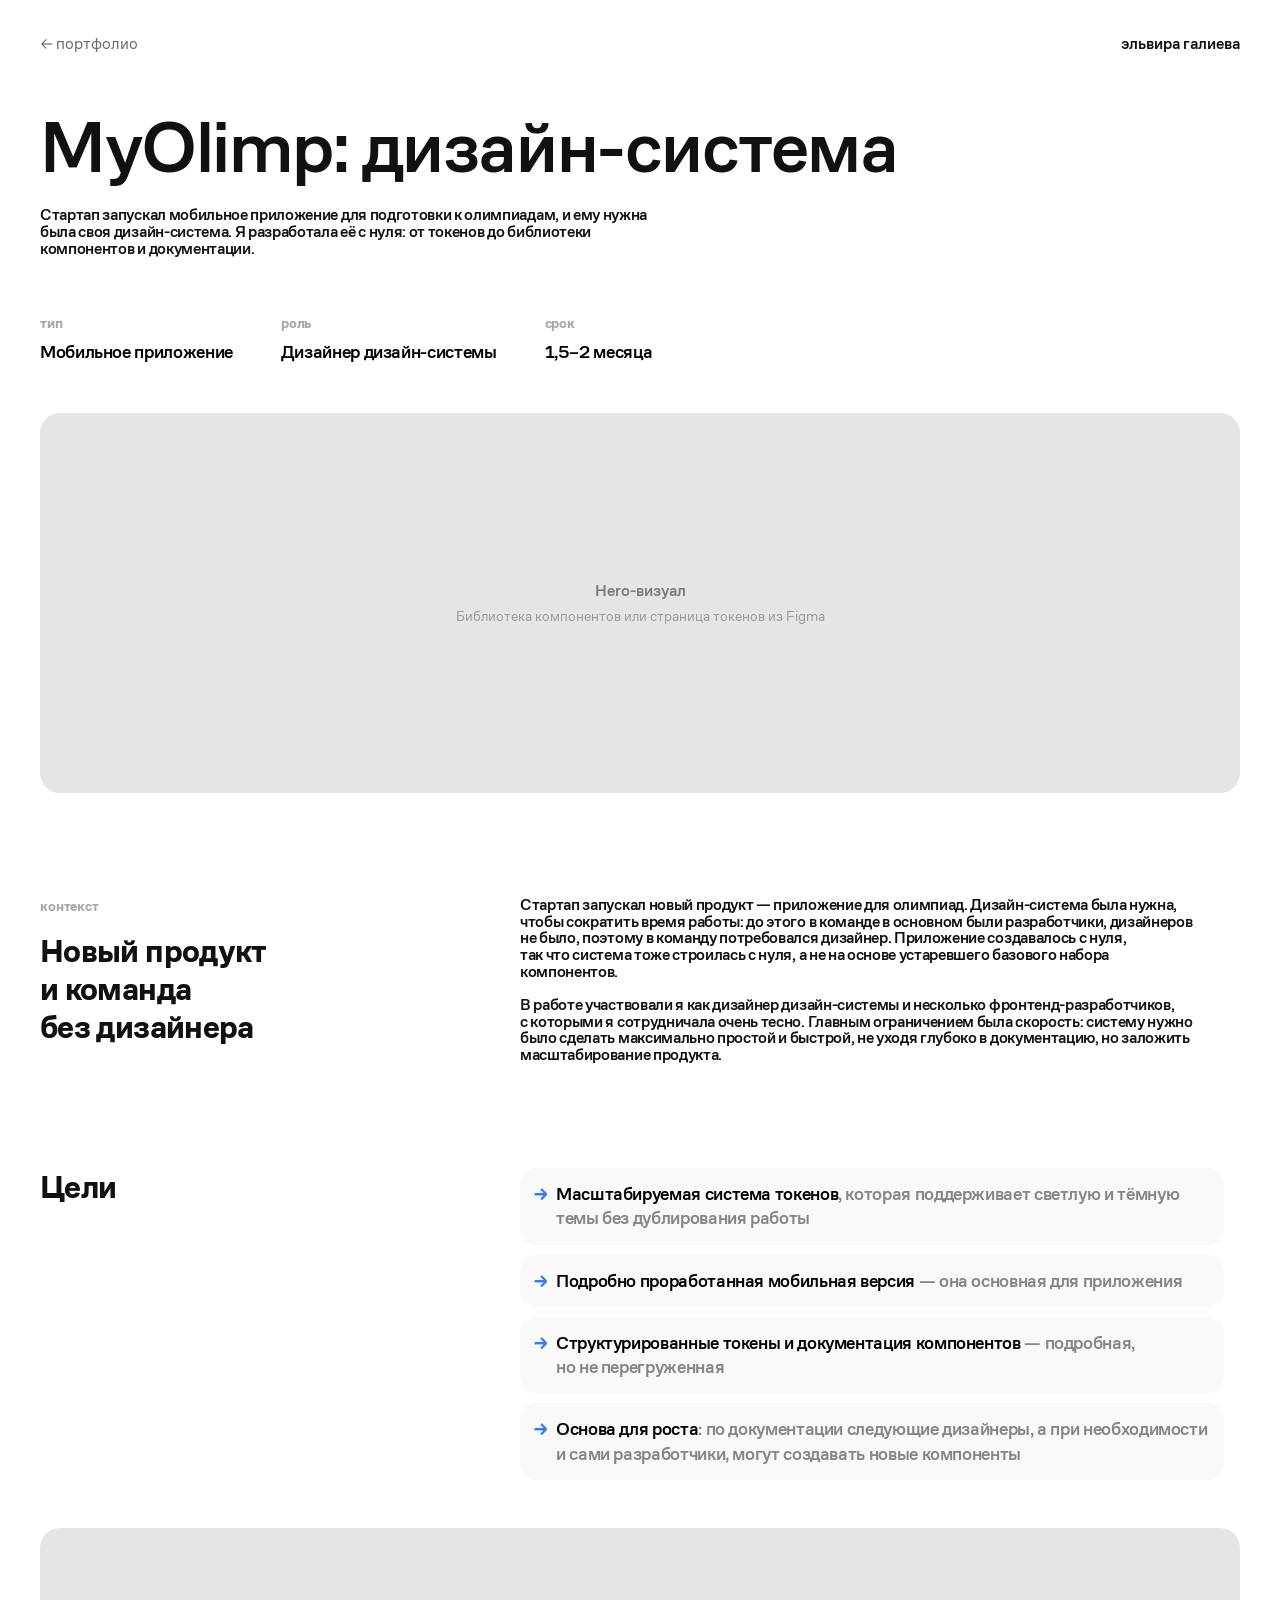
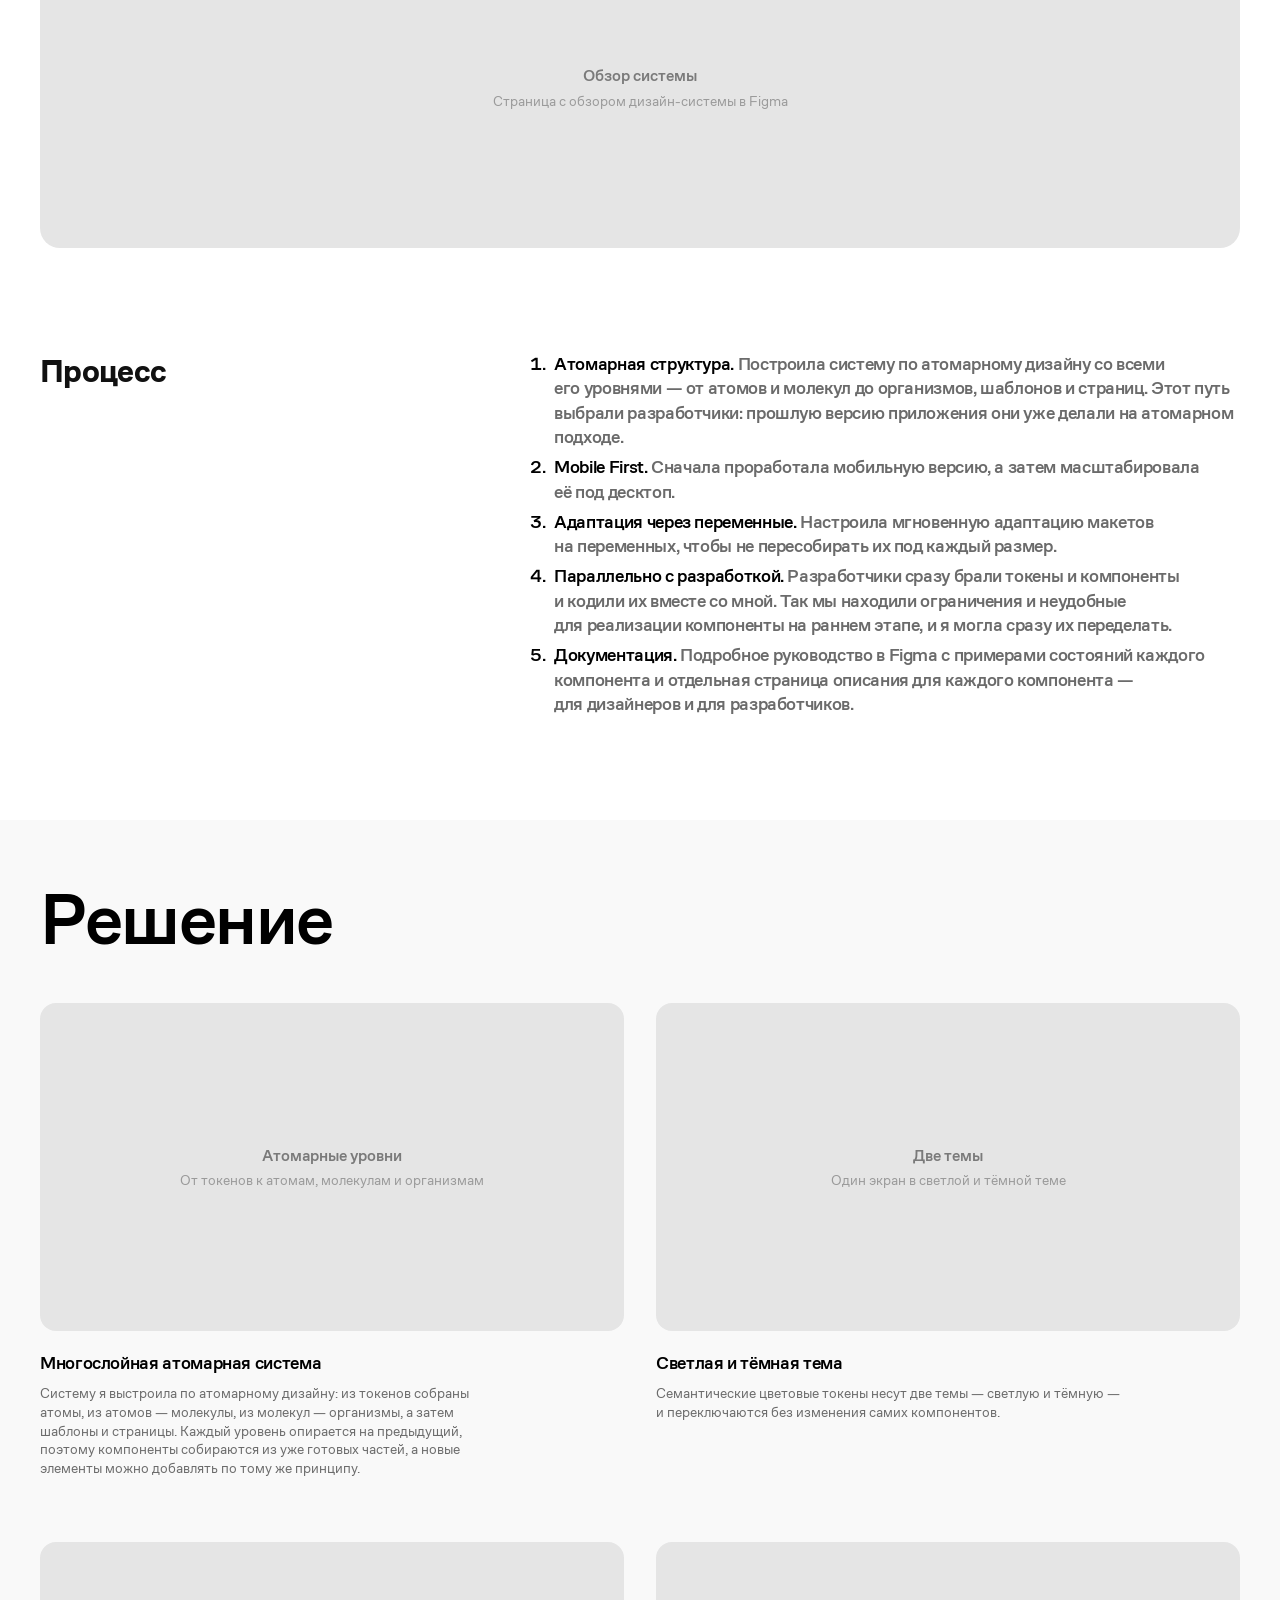
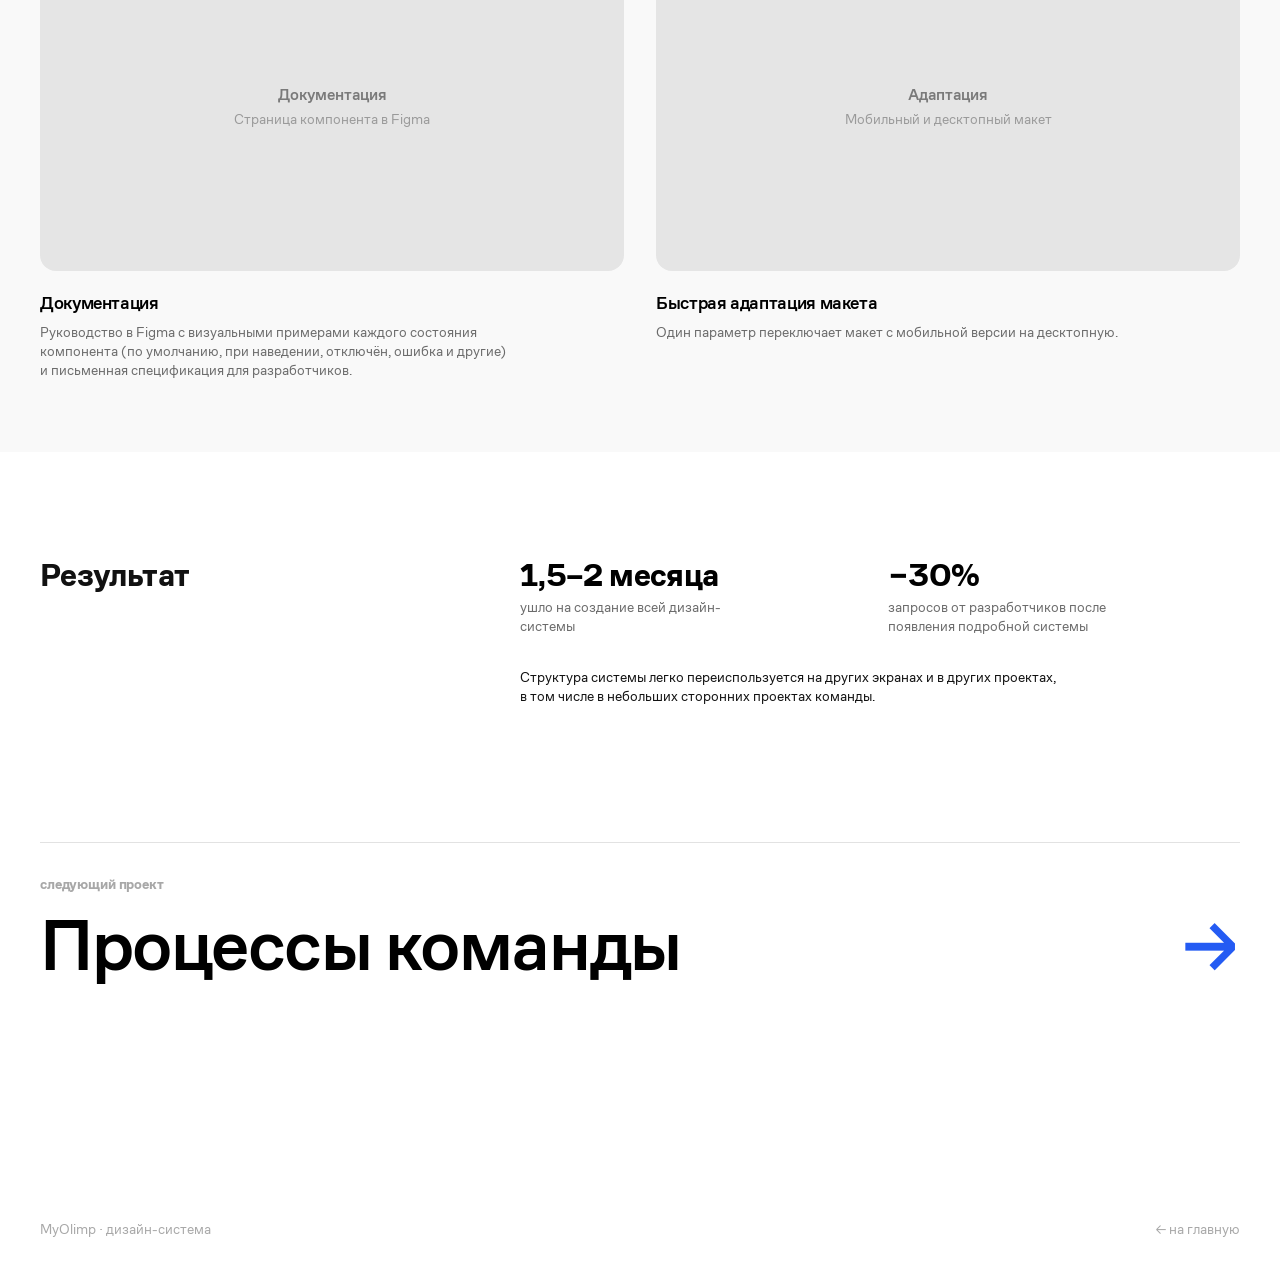
==== case-myolimp.html @ 5e50ea50 "all_case_draft" ====
<!doctype html>
<html lang="ru">
  <head>
    <meta charset="utf-8" />
    <meta name="viewport" content="width=device-width, initial-scale=1" />
    <title>MyOlimp — Эльвира Галиева</title>
    <meta
      name="description"
      content="Кейс MyOlimp: дизайн мобильного приложения для подготовки к олимпиадам с нуля — UI-kit, гайдлайны и дизайн-система."
    />
    <link rel="icon" type="image/png" href="images/favicon.png" />
    <link rel="preconnect" href="https://fonts.googleapis.com" />
    <link rel="preconnect" href="https://fonts.gstatic.com" crossorigin />
    <link
      href="https://fonts.googleapis.com/css2?family=Inter:wght@400;500;600;700&display=swap"
      rel="stylesheet"
    />
    <link rel="stylesheet" href="style.css" />
    <style>
      /* =========================================================
       Доп. стили только для страницы кейса MyOlimp.
       Компоненты те же, что в кейсе «Сайты для застройщиков»:
       топбар, hero, сетка глав (.section-grid), goals, steps.
       Новое: широкий кадр (.shot) — картинка на всю сетку.
       ========================================================= */
      :root {
        --case-accent: #3579f8;
      }

      .case-topbar {
        display: flex;
        justify-content: space-between;
        align-items: center;
        padding-top: 33px;
        padding-bottom: 33px;
      }
      .case-topbar__back {
        color: var(--gray);
        transition: color 0.15s;
      }
      .case-topbar__back:hover {
        color: var(--case-accent);
      }
      .case-topbar__name {
        text-transform: lowercase;
        font-weight: var(--text-w-medium);
      }

      .case-hero {
        padding-top: 24px;
      }
      .case-hero__title {
        max-width: none;
      }
      .case-hero__intro {
        margin-top: 24px;
        max-width: 640px;
        color: var(--text);
      }
      .case-meta {
        display: flex;
        flex-wrap: wrap;
        gap: 48px;
        margin-top: 56px;
      }
      .case-meta__item .label {
        margin-bottom: 8px;
      }
      .case-meta__item .value {
        font-size: var(--h4-size);
        line-height: var(--h4-lh);
        font-weight: var(--h4-w);
        letter-spacing: var(--h4-ls);
        color: var(--black);
      }
      a.value:hover {
        color: var(--case-accent);
      }

      .section-grid {
        display: grid;
        grid-template-columns: 360px 1fr;
        gap: 16px 120px;
        padding-top: 104px;
      }
      .section-grid .side h2 {
        margin-top: 0;
      }
      .section-grid .body p {
        color: var(--text);
        max-width: 62ch;
        margin-bottom: 16px;
      }
      .section-grid .body p:last-child {
        margin-bottom: 0;
      }

      .steps {
        margin: 0;
        padding: 0 0 0 1.6em;
        max-width: 64ch;
        color: var(--gray);
        display: flex;
        flex-direction: column;
        gap: 6px;
        font-size: var(--h4-size);
        line-height: var(--h4-lh);
        font-weight: var(--h4-w);
        letter-spacing: var(--h4-ls);
      }
      .steps li {
        padding-left: 0.3em;
      }
      .steps li::marker {
        color: var(--black);
        font-variant-numeric: tabular-nums;
      }
      .steps strong {
        color: var(--black);
        font-weight: var(--h4-w);
      }

      ul.goals {
        list-style: none;
        margin: 0;
        padding: 0;
        display: flex;
        flex-direction: column;
        gap: 10px;
        max-width: 64ch;
      }
      ul.goals li {
        position: relative;
        display: block;
        padding: 14px 16px 14px 36px;
        background: var(--row-bg);
        border-radius: var(--r-m);
        color: rgba(17, 17, 17, 0.5);
        font-size: var(--h4-size);
        line-height: var(--h4-lh);
        font-weight: var(--h4-w);
        letter-spacing: var(--h4-ls);
      }
      ul.goals li::before {
        content: '→';
        position: absolute;
        left: 14px;
        top: 14px;
        color: var(--case-accent);
        font-weight: 700;
      }
      ul.goals li strong {
        font-weight: var(--text-w-medium);
        color: var(--black);
      }

      /* ---------- широкий кадр: картинка на всю сетку ---------- */
      .shot {
        margin: 0;
        padding-top: 48px;
      }
      .shot--first {
        padding-top: 56px;
      }
      .shot img {
        display: block;
        width: 100%;
        height: auto;
        border-radius: var(--r-l);
        background: var(--placeholder);
      }
      .shot--line img {
        border: 1px solid #e2e2e2;
      }
      .shot__cap {
        margin-top: 16px;
        color: var(--black);
        max-width: 64ch;
      }
      /* видео-скринкаст: пропорции 16:9, без элементов управления */
      .video {
        position: relative;
        aspect-ratio: 16 / 9;
        overflow: hidden;
        border-radius: var(--r-l);
        background: var(--placeholder);
      }
      .video iframe {
        position: absolute;
        inset: 0;
        width: 100%;
        height: 100%;
        border: 0;
        pointer-events: none;
      }
      .video--wide {
        aspect-ratio: 1280 / 556;
      }
      /* два кадра в ряд */
      .shots-2 {
        display: grid;
        grid-template-columns: repeat(2, minmax(0, 1fr));
        gap: 16px;
        padding-top: 16px;
      }
      .shots-2 .shot {
        padding-top: 0;
      }
      /* карта переходов: длинная картинка, не растягиваем на всю ширину */
      .shot--flow img {
        border: 1px solid #e2e2e2;
      }

      @media (max-width: 900px) {
        .section-grid {
          grid-template-columns: 1fr;
          gap: 14px;
          padding-top: 72px;
        }
        .case-meta {
          gap: 28px;
        }
        .shots-2 {
          grid-template-columns: 1fr;
        }
      }
    
      /* ---------- серый плейсхолдер под визуал (как в кейсе №1) ---------- */
      .visual-ph {
        background: var(--placeholder);
        border-radius: var(--r-m);
        display: flex;
        flex-direction: column;
        align-items: center;
        justify-content: center;
        gap: 4px;
        text-align: center;
        padding: 28px;
        color: #9a9a9a;
        font-size: var(--small-size);
        line-height: var(--small-lh);
        font-weight: var(--text-w);
        letter-spacing: 0;
      }
      .visual-ph b {
        color: #7a7a7a;
        font-weight: var(--text-w-medium);
        font-size: var(--normal-size);
        line-height: var(--normal-lh);
      }
      .visual-ph.hero {
        min-height: 380px;
        border-radius: var(--r-l);
        margin-top: 48px;
      }
      .visual-ph.shotph {
        min-height: 320px;
        border-radius: var(--r-l);
      }
      .shots-ph {
        padding-top: 48px;
      }

      /* ---------- результат: цифры ---------- */
      .numbers {
        display: grid;
        grid-template-columns: repeat(2, minmax(0, 1fr));
        gap: 32px;
        max-width: 64ch;
      }
      .numbers .stat__cap {
        max-width: 26ch;
      }
      .stat-note {
        margin-top: 32px;
        color: var(--gray);
        font-size: var(--small-size);
        line-height: var(--small-lh);
        font-weight: var(--text-w);
        letter-spacing: 0;
        max-width: 64ch;
      }
      h3.sub {
        margin: 0 0 8px;
        color: var(--black);
      }
      .sub-block + .sub-block {
        margin-top: 32px;
      }
      .sub-block p {
        color: var(--text);
        max-width: 62ch;
        margin: 0;
      }
      @media (max-width: 900px) {
        .numbers {
          grid-template-columns: 1fr;
        }
      }
    
      /* ---------- решение: тёмный блок с четырьмя карточками (как в референсе) ---------- */
      .solution {
        margin-top: 104px;
        padding: 64px 0 72px;
        background: var(--row-bg);
        color: var(--black);
      }
      .solution__title {
        font-size: var(--h1-size);
        line-height: var(--h1-lh);
        font-weight: var(--h1-w);
        letter-spacing: var(--h1-ls);
        color: var(--black);
      }
      .solution__grid {
        display: grid;
        grid-template-columns: repeat(2, minmax(0, 1fr));
        gap: 64px 32px;
        margin-top: 48px;
      }
      .solution__item {
        margin: 0;
      }
      .solution__media {
        display: flex;
        flex-direction: column;
        align-items: center;
        justify-content: center;
        gap: 4px;
        aspect-ratio: 16 / 9;
        padding: 28px;
        text-align: center;
        border-radius: var(--r-m);
        background: var(--placeholder);
        color: #9a9a9a;
        font-size: var(--small-size);
        line-height: var(--small-lh);
        font-weight: var(--text-w);
        letter-spacing: 0;
      }
      .solution__media b {
        color: #7a7a7a;
        font-weight: var(--text-w-medium);
        font-size: var(--normal-size);
        line-height: var(--normal-lh);
      }
      .solution__name {
        margin: 20px 0 0;
        font-size: var(--h4-size);
        line-height: var(--h4-lh);
        font-weight: var(--h4-w);
        letter-spacing: var(--h4-ls);
        color: var(--black);
      }
      .solution__desc {
        margin: 8px 0 0;
        max-width: 52ch;
        color: var(--gray);
        font-size: var(--small-size);
        line-height: var(--small-lh);
        font-weight: var(--text-w);
        letter-spacing: 0;
      }
      @media (max-width: 900px) {
        .solution {
          padding: 48px 0 56px;
        }
        .solution__grid {
          grid-template-columns: 1fr;
          gap: 40px;
        }
      }
</style>
  </head>
  <body>
    <header class="case-topbar wrap">
      <a class="case-topbar__back t-normal" href="index.html">← портфолио</a>
      <a class="case-topbar__name t-normal" href="index.html#contacts"
        >эльвира галиева</a
      >
    </header>

    <main>
      <!-- ============ HERO ============ -->
      <section class="case-hero wrap">
        <h1 class="t-h1 case-hero__title">MyOlimp: дизайн-система</h1>
        <p class="case-hero__intro">
          Стартап запускал мобильное приложение для подготовки к олимпиадам, и ему нужна была своя дизайн-система. Я разработала её с нуля: от токенов до библиотеки компонентов и документации.
        </p>
        <div class="case-meta">
          <div class="case-meta__item">
            <p class="label">Тип</p>
            <p class="value">Мобильное приложение</p>
          </div>
          <div class="case-meta__item">
            <p class="label">Роль</p>
            <p class="value">Дизайнер дизайн-системы</p>
          </div>
          <div class="case-meta__item">
            <p class="label">Срок</p>
            <p class="value">1,5–2 месяца</p>
          </div>
        </div>
        <div class="visual-ph hero">
          <b>Hero-визуал</b>
          Библиотека компонентов или страница токенов из Figma
        </div>
      </section>

      <!-- ============ КОНТЕКСТ ============ -->
      <section class="section-grid wrap">
        <div class="side">
          <p class="label">Контекст</p>
          <h2 class="t-h2">Новый продукт и команда без дизайнера</h2>
        </div>
        <div class="body">
          <p>
            Стартап запускал новый продукт — приложение для олимпиад.
            Дизайн-система была нужна, чтобы сократить время работы: до этого
            в команде в основном были разработчики, дизайнеров не было, поэтому
            в команду потребовался дизайнер. Приложение создавалось с нуля,
            так что система тоже строилась с нуля, а не на основе устаревшего
            базового набора компонентов.
          </p>
          <p>
            В работе участвовали я как дизайнер дизайн-системы и несколько
            фронтенд-разработчиков, с которыми я сотрудничала очень тесно.
            Главным ограничением была скорость: систему нужно было сделать
            максимально простой и быстрой, не уходя глубоко в документацию, но заложить масштабирование продукта.
          </p>
        </div>
      </section>

      <!-- ============ ЦЕЛИ ============ -->
      <section class="section-grid wrap">
        <div class="side"><h2 class="t-h2">Цели</h2></div>
        <div class="body">
          <ul class="goals">
            <li>
              <strong>Масштабируемая система токенов</strong>, которая
              поддерживает светлую и тёмную темы без дублирования работы
            </li>
            <li>
              <strong>Подробно проработанная мобильная версия</strong> — она основная для приложения
            </li>
            <li>
              <strong>Структурированные токены и документация компонентов</strong> — подробная, но не перегруженная
            </li>
            <li>
              <strong>Основа для роста</strong>: по документации следующие
              дизайнеры, а при необходимости и сами разработчики, могут
              создавать новые компоненты
            </li>
          </ul>
        </div>
      </section>
      <div class="shots-ph wrap">
        <div class="visual-ph shotph">
          <b>Обзор системы</b>
          Страница с обзором дизайн-системы в Figma
        </div>
      </div>

      <!-- ============ ПРОЦЕСС ============ -->
      <section class="section-grid wrap">
        <div class="side"><h2 class="t-h2">Процесс</h2></div>
        <div class="body">
          <ol class="steps">
            <li>
              <strong>Атомарная структура.</strong> Построила систему по атомарному дизайну со всеми его уровнями — от атомов и молекул до организмов, шаблонов и страниц. Этот путь выбрали разработчики:
              прошлую версию приложения они уже делали на атомарном подходе.
            </li>
            <li>
              <strong>Mobile First.</strong> Сначала проработала мобильную
              версию, а затем масштабировала её под десктоп.
            </li>
            <li>
              <strong>Адаптация через переменные.</strong> Настроила мгновенную
              адаптацию макетов на переменных, чтобы не пересобирать их под каждый размер.
            </li>
            <li>
              <strong>Параллельно с разработкой.</strong> Разработчики сразу
              брали токены и компоненты и кодили их вместе со мной. Так мы находили ограничения и неудобные для реализации компоненты на раннем этапе, и я могла сразу их переделать.
            </li>
            <li>
              <strong>Документация.</strong> Подробное руководство в Figma с примерами состояний каждого компонента и отдельная страница
              описания для каждого компонента — для дизайнеров и для разработчиков.
            </li>
          </ol>
        </div>
      </section>


      <!-- ============ РЕШЕНИЕ ============ -->
      <section class="solution">
        <div class="wrap">
          <h2 class="solution__title">Решение</h2>
          <div class="solution__grid">
            <figure class="solution__item">
              <div class="solution__media">
                <b>Атомарные уровни</b>
                От токенов к атомам, молекулам и организмам
              </div>
              <h3 class="solution__name">Многослойная атомарная система</h3>
              <p class="solution__desc">
                Систему я выстроила по атомарному дизайну: из токенов собраны
                атомы, из атомов — молекулы, из молекул — организмы, а затем
                шаблоны и страницы. Каждый уровень опирается на предыдущий,
                поэтому компоненты собираются из уже готовых частей, а новые
                элементы можно добавлять по тому же принципу.
              </p>
            </figure>
            <figure class="solution__item">
              <div class="solution__media">
                <b>Две темы</b>
                Один экран в светлой и тёмной теме
              </div>
              <h3 class="solution__name">Светлая и тёмная тема</h3>
              <p class="solution__desc">
                Семантические цветовые токены несут две темы — светлую и тёмную — и переключаются без изменения самих компонентов.
              </p>
            </figure>
            <figure class="solution__item">
              <div class="solution__media">
                <b>Документация</b>
                Страница компонента в Figma
              </div>
              <h3 class="solution__name">Документация</h3>
              <p class="solution__desc">
                Руководство в Figma с визуальными примерами каждого состояния
                компонента (по умолчанию, при наведении, отключён, ошибка и другие) и письменная спецификация для разработчиков.
              </p>
            </figure>
            <figure class="solution__item">
              <div class="solution__media">
                <b>Адаптация</b>
                Мобильный и десктопный макет
              </div>
              <h3 class="solution__name">Быстрая адаптация макета</h3>
              <p class="solution__desc">
                Один параметр переключает макет с мобильной версии на десктопную.
              </p>
            </figure>
          </div>
        </div>
      </section>

      <!-- ============ РЕЗУЛЬТАТ ============ -->
      <section class="section-grid wrap">
        <div class="side"><h2 class="t-h2">Результат</h2></div>
        <div class="body">
          <div class="numbers">
            <div class="stat">
              <div class="stat__num t-h2">1,5–2 месяца</div>
              <div class="stat__cap">ушло на создание всей дизайн-системы</div>
            </div>
            <div class="stat">
              <div class="stat__num t-h2">−30%</div>
              <div class="stat__cap">
                запросов от разработчиков после появления подробной системы
              </div>
            </div>
          </div>
          <p class="stat-note">
            Структура системы легко переиспользуется на других экранах и в других проектах, в том числе в небольших сторонних проектах
            команды.
          </p>
        </div>
      </section>

      <section class="case-next wrap">
    <a class="case-next__link" href="case-protsessy-komandy.html" style="--next-accent: #245bf3">
      <p class="case-next__label label">следующий проект</p>
      <p class="case-next__title"><span>Процессы команды</span><span class="case-next__arrow" aria-hidden="true">→</span></p>
    </a>
  </section>

  <footer class="footer wrap">
        <span>MyOlimp · дизайн-система</span>
        <a class="t-small" href="index.html">← на главную</a>
      </footer>
    </main>
  </body>
</html>
---- style.css ----
/* =========================================================
   Портфолио — Эльвира Галиева
   Дизайн-система: CoFo Sans, серый #6B6B6B, скругления 10 / 16 / 20 px
   ========================================================= */

/* ---------- Шрифт CoFo Sans ----------
   Файлы лежат в папке fonts/. Есть начертания Regular 400, Medium 500, Bold 700.
   Если файлы не загрузились — запасной Inter. */
@font-face {
  font-family: "CoFo Sans";
  src: url("fonts/CoFoSans-Regular.woff") format("woff");
  font-weight: 400; font-style: normal; font-display: swap;
}
@font-face {
  font-family: "CoFo Sans";
  src: url("fonts/CoFoSans-Medium.woff") format("woff");
  font-weight: 500; font-style: normal; font-display: swap;
}
@font-face {
  font-family: "CoFo Sans";
  src: url("fonts/CoFoSans-Bold.woff") format("woff");
  font-weight: 700; font-style: normal; font-display: swap;
}

:root {
  --black: #000;
  --text: #111;
  --gray: #6B6B6B;          /* вторичный текст */
  --gray-label: #A8A8A8;    /* подписи разделов */
  --placeholder: #E5E5E5;   /* серые плейсхолдеры */
  --row-bg: #F9F9F9;        /* фон строк опыта/обучения */
  --tag-bg: #F0F0F0;
  --accent: #FF0000;        /* навык при наведении */
  --white: #fff;

  --r-s: 10px;   /* кнопки, теги */
  --r-m: 16px;   /* строки, логотипы, тултип */
  --r-l: 20px;   /* большие обложки */

  /* Сетка резиновая: контент тянется на всю ширину окна,
     по бокам только поля --gutter (40 / 32 / 16 px). */
  --max: 100%;
  --gutter: 40px;

  /* ---------- Типографическая шкала ----------
     размер / межстрочный / насыщенность / трекинг */
  --h1-size: 73px;  --h1-lh: 0.97; --h1-w: 500; --h1-ls: -0.02em;
  --h2-size: 32px;  --h2-lh: 1.2;  --h2-w: 700; --h2-ls: -0.02em;
  --h3-size: 22px;  --h3-lh: 1.05; --h3-w: 700; --h3-ls: -0.02em;
  --h4-size: 18px;  --h4-lh: 1.35; --h4-w: 500; --h4-ls: -0.02em;

  --big-size:    16px; --big-lh:    1.05; --big-w: 500; --big-ls: -0.02em;
  --normal-size: 16px; --normal-lh: 1.4;
  --small-size:  14px; --small-lh:  1.35;
  --label-size:  14px; --label-lh:  1.35;
  --text-w: 400;          /* обычный текст */
  --text-w-medium: 500;   /* кнопки, теги, акценты */
  --label-ls: -0.01em;     /* подписи разделов */
}

*, *::before, *::after { box-sizing: border-box; }

html { scroll-behavior: smooth; }

body {
  margin: 0;
  background: var(--white);
  color: var(--text);
  font-family: "CoFo Sans", "Inter", system-ui, -apple-system, "Segoe UI", Roboto, sans-serif;
  -webkit-font-smoothing: antialiased;
  overflow-wrap: break-word;
}

h1, h2, p { margin: 0; }
a { color: inherit; text-decoration: none; }

/* =========================================================
   ТИПОГРАФИКА — единственное место, где задаются шрифты.
   Классы .t-* можно вешать на новые элементы.
   ========================================================= */

/* H1 — имя и роль в шапке */
.t-h1 {
  font-size: var(--h1-size); line-height: var(--h1-lh);
  font-weight: var(--h1-w); letter-spacing: var(--h1-ls);
}
/* H2 — заголовки кейсов, цифры итогов */
.t-h2, .case__title, .stat__num {
  font-size: var(--h2-size); line-height: var(--h2-lh);
  font-weight: var(--h2-w); letter-spacing: var(--h2-ls);
}
/* H3 — компании, вузы, список навыков, текст контактов */
.t-h3, .job__company, .edu__name, .skills, .contacts__text {
  font-size: var(--h3-size); line-height: var(--h3-lh);
  font-weight: var(--h3-w); letter-spacing: var(--h3-ls);
}
/* Блок «Кратко» — крупнее H3 в ~1.5 раза, часть текста затемнена, часть серая */
.about__text {
  font-size: calc(var(--h3-size) * 1.3); line-height: 1.05;
  font-weight: var(--h3-w); letter-spacing: var(--h3-ls);
}
.about__text--strong { color: var(--black); }
.about__text--muted { color: #B3B3B3; }
/* H4 — должности и даты, программы обучения */
.t-h4, .job__main, .edu__main {
  font-size: var(--h4-size); line-height: var(--h4-lh);
  font-weight: var(--h4-w); letter-spacing: var(--h4-ls);
}
/* Big text — основной текст, описания кейсов */
body, .t-big, .case__desc {
  font-size: var(--big-size); line-height: var(--big-lh);
  font-weight: var(--big-w); letter-spacing: var(--big-ls);
}
/* Normal text — шапка, кнопки, теги, подписи в обучении */
.t-normal, .topbar__meta, .btn, .tag, .edu__sub {
  font-size: var(--normal-size); line-height: var(--normal-lh);
  font-weight: var(--text-w); letter-spacing: 0;
}
.btn, .tag { font-weight: var(--text-w-medium); }
/* Small text — подписи под цифрами, детали опыта, годы, футер */
.t-small, .stat__cap, .job__sub, .edu__sub--sm, .footer, .media__hint, .skill-tip__title, .skill-tip__list {
  font-size: var(--small-size); line-height: var(--small-lh);
  font-weight: var(--text-w); letter-spacing: 0;
}
.skill-tip__title, .skill-tip__list, .media__hint b { font-weight: var(--text-w-medium); }
/* Label — Small строчными: «Кратко», «Итоги», «Опыт работы»… */
.t-label, .label {
  font-size: var(--label-size); line-height: var(--label-lh);
  font-weight: 700; letter-spacing: var(--label-ls); text-transform: lowercase;
}

/* =========================================================
   Компоненты (без шрифтовых свойств)
   ========================================================= */

/* Две колонки «текст + обложка» в пропорции исходного макета 512 : 548 */
:root { --cols-2: minmax(0, 512fr) minmax(0, 548fr); }

.wrap {
  width: 100%;
  max-width: calc(var(--max) + var(--gutter) * 2);
  margin: 0 auto;
  padding: 0 var(--gutter);
}

.label { color: var(--gray-label); margin-bottom: 16px; }

/* ---------- Кнопки и теги ---------- */
.btn {
  display: inline-flex;
  align-items: center;
  justify-content: center;
  height: 37px;
  padding: 0 20px;
  border-radius: var(--r-s);
  white-space: nowrap;
  transition: opacity .15s, background .15s, color .15s;
}
button.btn { font-family: inherit; font-size: inherit; letter-spacing: inherit; cursor: pointer; }
.btn--dark { background: var(--black); color: var(--white); border: 1px solid var(--black); }
.btn--dark:hover { opacity: .8; }
.btn--outline { background: var(--white); color: var(--black); border: 1px solid var(--black); }
.btn--outline:hover { background: var(--black); color: var(--white); }

.tags { display: flex; flex-wrap: wrap; gap: 8px; }
.tag {
  display: inline-flex;
  align-items: center;
  height: 36px;
  padding: 0 20px;
  border-radius: var(--r-s);
  background: var(--tag-bg);
  white-space: nowrap;
}

/* ---------- Плейсхолдеры под фото ---------- */
.media {
  position: relative;
  overflow: hidden;
  background: var(--placeholder);
}
.media img {
  position: absolute;
  inset: 0;
  width: 100%;
  height: 100%;
  object-fit: cover;
  display: block;
}
.media.has-image { background: transparent; }
/* подсказка с именем файла — видна, пока картинки нет */
.media__hint {
  position: absolute;
  inset: 0;
  display: flex;
  flex-direction: column;
  align-items: center;
  justify-content: center;
  gap: 4px;
  padding: 12px;
  text-align: center;
  color: #9A9A9A;
  pointer-events: none;
}
.media__hint b { color: #7A7A7A; }
.media--circle { border-radius: 50%; }

/* ---------- Первый экран (hero-full) ---------- */
.hero-full {
  position: relative;
  width: 100%;
  height: 100svh;
  min-height: 560px;
  max-height: 980px;
  overflow: hidden;
  background: var(--placeholder);
  /* «штора», которая поднимается снизу вверх при загрузке страницы */
  clip-path: inset(100% 0 0 0);
  transition: clip-path .7s cubic-bezier(.22,1,.36,1);
}
.hero-full.is-revealed { clip-path: inset(0 0 0 0); }

.hero-full__media {
  position: absolute;
  inset: 0;
  border-radius: 0;
}
.hero-full__media img {
  object-position: center 20%;
  opacity: 0;
  transform: scale(1.04) translateY(22px);
  transition: opacity .9s ease, transform 1s cubic-bezier(.22,1,.36,1);
  transition-delay: .15s;
}
.hero-full.is-revealed .hero-full__media img {
  opacity: 1;
  transform: scale(1) translateY(0);
}
.hero-full__overlay {
  position: absolute;
  inset: 0;
  z-index: 1;
  background: linear-gradient(to top, rgba(0,0,0,.82) 0%, rgba(0,0,0,.4) 30%, rgba(0,0,0,0) 58%);
  pointer-events: none;
  opacity: 0;
  transition: opacity 1s ease;
  transition-delay: .2s;
}
.hero-full.is-revealed .hero-full__overlay { opacity: 1; }
/* ---------- Фиксированная шапка ---------- */
.site-bar {
  position: fixed;
  top: 0; left: 0; right: 0;
  z-index: 40;
  display: flex;
  justify-content: space-between;
  align-items: center;
  padding-top: 33px;
  padding-bottom: 12px;
  color: #fff;
  mix-blend-mode: difference; /* белый текст инвертируется от цвета фона под ним */
  pointer-events: none;
  opacity: 0;
  transform: translateY(-10px);
  transition: opacity .6s ease, transform .6s ease;
}
.site-bar.is-revealed { opacity: 1; transform: translateY(0); }
.site-bar__link {
  pointer-events: auto;
  color: inherit;
  font-size: var(--normal-size);
  font-weight: var(--text-w-medium);
  text-transform: lowercase;
  transition: opacity .15s;
}
.site-bar__link:hover { opacity: .55; }
.hero-full__title-wrap {
  position: absolute;
  left: 0; right: 0; bottom: 40px;
  z-index: 2;
  opacity: 0;
  transform: translateY(18px);
  transition: opacity .7s ease, transform .8s cubic-bezier(.22,1,.36,1);
  transition-delay: .55s;
}
.hero-full.is-revealed .hero-full__title-wrap {
  opacity: 1;
  transform: translateY(0);
}
.hero-full__title {
  margin: 0;
  color: var(--white);
  font-weight: 500;
  letter-spacing: -0.02em;
  line-height: .98;
  text-transform: lowercase;
  white-space: nowrap;
  /* точный размер высчитывается в script.js (fitHeroTitle), чтобы строка занимала всю ширину */
  font-size: 104px;
}

/* ---------- Прелоадер ---------- */
.preloader {
  position: fixed;
  inset: 0;
  z-index: 100;
  display: flex;
  align-items: center;
  justify-content: center;
  background: var(--white);
  transition: opacity .45s ease;
}
.preloader.is-hidden { opacity: 0; pointer-events: none; }
.preloader__text {
  position: relative;
  margin: 0;
  font-size: var(--normal-size);
  font-weight: var(--text-w-medium);
  letter-spacing: 0;
  text-transform: lowercase;
  white-space: nowrap;
}
.preloader__text-base { color: #D9D9D9; }
.preloader__text-fill {
  position: absolute;
  left: 0; top: 0;
  color: var(--black);
  clip-path: inset(0 100% 0 0);
  transition: clip-path 1.1s cubic-bezier(.65,0,.35,1);
}
.preloader__text-fill.is-filled { clip-path: inset(0 0 0 0); }

/* страница не скроллится, пока открыт прелоадер */
body.intro-locked { overflow: hidden; }

/* без анимации для тех, кто попросил её не показывать */
@media (prefers-reduced-motion: reduce) {
  .preloader { display: none; }
  .hero-full,
  .hero-full__media img,
  .hero-full__overlay,
  .site-bar,
  .hero-full__title-wrap {
    clip-path: none !important;
    opacity: 1 !important;
    transform: none !important;
    transition: none !important;
  }
}

/* ---------- Появление при прокрутке ----------
   Класс .reveal ставит script.js. Элемент плавно поднимается снизу вверх.
   Если JS не запустился, всё видно сразу (класс .js на <html> не появится). */
.js .reveal {
  opacity: 0;
  transform: translateY(32px);
}
.js .reveal.is-in {
  opacity: 1;
  transform: none;
  transition: opacity .8s ease, transform .9s cubic-bezier(.22,1,.36,1);
}

/* «Кратко» — исключение: текст появляется построчно.
   Строки собирает script.js; отступы .1em сверху и снизу — чтобы маска
   не обрезала диакритику (й, Ё) и хвосты букв (р, у, д). */
.about__text.is-split { display: flow-root; }
.about__line {
  display: block;
  overflow: hidden;
  padding: .1em 0;
  margin-bottom: -.2em; /* компенсирует отступы, межстрочный остаётся как был */
}
.about__line:first-child { margin-top: -.1em; }
.about__line:last-child { margin-bottom: -.1em; }
.about__line-in { display: block; white-space: nowrap; }
.js .about__text.is-split .about__line-in {
  opacity: 0;
  transform: translateY(120%);
}
.js .about__text.is-split.is-in .about__line-in {
  opacity: 1;
  transform: none;
  transition: opacity .7s ease, transform 1s cubic-bezier(.22,1,.36,1);
}

@media (prefers-reduced-motion: reduce) {
  .js .reveal,
  .js .about__text.is-split .about__line-in {
    opacity: 1 !important;
    transform: none !important;
    transition: none !important;
  }
}

/* ---------- Кратко ---------- */
.about { padding-top: 120px; }
.about__grid {
  display: grid;
  grid-template-columns: var(--cols-2);
  gap: 60px;
}

/* ---------- Кейсы ---------- */
.cases {
  display: flex;
  flex-direction: column;
  gap: 102px;
  padding-top: 188px;
}
.case {
  display: grid;
  grid-template-columns: var(--cols-2);
  gap: 60px;
  align-items: stretch;
}
.case__info {
  display: flex;
  flex-direction: column;
  justify-content: space-between;
  gap: 40px;
  padding-top: 18px;
}
.case__title { color: var(--black); margin-bottom: 18px; }
.case__desc { max-width: 470px; color: var(--text); }
.case__media {
  min-height: 465px;
  border-radius: var(--r-l);
}
.stats {
  display: grid;
  grid-template-columns: 236px 1fr;
  gap: 2px;
  margin-bottom: 30px;
}
.stat__num { color: var(--black); margin-bottom: 4px; }
.stat__cap { color: var(--gray); max-width: 190px; }
.case__foot {
  display: flex;
  justify-content: space-between;
  align-items: center;
  gap: 16px;
}

/* ---------- Блоки опыт / навыки / обучение ---------- */
.block { padding-top: 88px; }
.rows { display: flex; flex-direction: column; gap: 16px; }

.job {
  display: grid;
  grid-template-columns: 90px 1fr 284px 388px;
  align-items: center;
  gap: 0 34px;
  min-height: 92px;
  margin: 0 8px;
  background: var(--row-bg);
  border-radius: var(--r-m);
  padding-right: 20px;
}
.job__logo {
  width: 90px;
  height: 90px;
  border-radius: var(--r-m);
  background: #E0E0E0;
}
.job__company, .job__main { color: var(--black); }
.job__sub { color: var(--gray); margin-top: 6px; }

.block:has(.skills) { padding-top: 150px; }
.skills { color: var(--black); }
.skill { transition: color .15s; white-space: nowrap; }
.skill--case { cursor: pointer; }
.skill--list { cursor: default; }
.skill--case:hover,
.skill--list:hover,
.skill--list:focus-visible,
.skill--case:focus-visible { color: var(--accent); outline: none; text-decoration: underline; text-underline-offset: 3px; }

.edu {
  display: grid;
  grid-template-columns: 1fr 1fr;
  align-items: center;
  gap: 0 30px;
  min-height: 92px;
  margin-left: 7px;
  padding: 18px 30px;
  background: var(--row-bg);
  border-radius: var(--r-m);
}
.edu > div:nth-child(2) { padding-left: 5px; }
.edu__name, .edu__main { color: var(--black); }
.edu__sub { color: var(--gray); margin-top: 2px; }
.edu__sub--sm { margin-top: 8px; }

/* плашка-достижение: появляется при наведении на строку образования */
.edu--tip { position: relative; outline: none; }
.edu__tip {
  position: absolute;
  z-index: 20;
  right: 30px;
  top: calc(100% - 8px);
  width: 306px;
  padding: 12px;
  background: var(--white);
  border: 1px solid #E2E2E2;
  border-radius: var(--r-m);
  box-shadow: 0 8px 24px rgba(0,0,0,.08);
  opacity: 0;
  transform: translateY(4px);
  pointer-events: none;
  transition: opacity .15s, transform .15s;
}
.edu--tip:hover .edu__tip,
.edu--tip:focus-visible .edu__tip { opacity: 1; transform: none; }
.edu__tip-label { color: var(--gray-label); font-size: var(--small-size); line-height: var(--small-lh); font-weight: var(--text-w-medium); }
.edu__tip-text { margin-top: 4px; color: var(--black); font-size: var(--small-size); line-height: var(--small-lh); font-weight: var(--text-w-medium); }

/* ---------- Контакты ---------- */
.contacts { padding-top: 180px; }
.contacts__grid {
  display: grid;
  grid-template-columns: var(--cols-2);
  gap: 60px;
}
.contacts__text { color: #1A1A1A; max-width: 440px; }
.contacts__links { display: flex; flex-direction: column; align-items: flex-start; gap: 16px; }
.contacts__link {
  display: inline-flex; align-items: center; gap: 14px;
  padding: 0; border: 0; background: none; cursor: pointer;
  font: inherit; color: var(--black); text-align: left;
  font-size: var(--h2-size); line-height: var(--h2-lh);
  font-weight: var(--h2-w); letter-spacing: var(--h2-ls);
  transition: opacity .15s;
}
.contacts__link:hover { opacity: .6; }
.contacts__link svg { width: .8em; height: .8em; flex: none; }

/* ---------- Футер ---------- */
.footer {
  display: flex;
  justify-content: space-between;
  gap: 16px;
  padding-top: 200px;
  padding-bottom: 40px;
  color: var(--gray-label);
}

/* ---------- Превью кейса у навыка ---------- */
.skill-tip {
  position: absolute;
  top: 0; left: 0; /* до первого наведения не растягивает страницу вниз */
  z-index: 50;
  width: 306px;
  padding: 12px;
  background: var(--white);
  border: 1px solid #E2E2E2;
  border-radius: var(--r-m);
  box-shadow: 0 8px 24px rgba(0,0,0,.08);
  opacity: 0;
  transform: translateY(4px);
  pointer-events: none;
  transition: opacity .15s, transform .15s;
}
.skill-tip.is-visible { opacity: 1; transform: none; }
.skill-tip__img { height: 140px; border-radius: var(--r-s); }
.skill-tip__title { margin-top: 10px; color: var(--black); }
.skill-tip__list { list-style: none; margin: 0; padding: 4px; display: flex; flex-direction: column; gap: 6px; color: var(--black); }
.skill-tip__list[hidden], .skill-tip__img[hidden], .skill-tip__title[hidden] { display: none; }

/* =========================================================
   Адаптив (шрифты меняются только через переменные шкалы)
   ========================================================= */
@media (max-width: 1200px) {
  .case, .about__grid, .contacts__grid { grid-template-columns: 1fr 1fr; gap: 48px; }
  .job { grid-template-columns: 90px 1fr 1fr 1fr; gap: 0 24px; }
}

@media (max-width: 900px) {
  :root { --gutter: 32px; --h1-size: 44px; }
  .hero-full { min-height: 460px; }
  .about { padding-top: 96px; }
  .about__grid, .contacts__grid { grid-template-columns: 1fr; gap: 24px; }
  .cases { padding-top: 96px; gap: 72px; }
  .case { grid-template-columns: 1fr; gap: 24px; }
  .case__info { padding-top: 0; }
  .case__media { min-height: 0; aspect-ratio: 548 / 465; grid-row: 1; }
  .block, .block:has(.skills), .contacts { padding-top: 88px; }
  .job { grid-template-columns: 72px 1fr; gap: 6px 20px; padding: 0 16px 0 0; margin: 0; }
  .job__logo { width: 72px; height: 72px; grid-row: 1 / span 3; align-self: start; margin: 10px 0; }
  .job__company { padding-top: 14px; }
  .job__col:last-child { padding-bottom: 14px; }
  .edu { grid-template-columns: 1fr; gap: 12px; margin-left: 0; padding: 18px 20px; }
  .edu > div:nth-child(2) { padding-left: 0; }
  .edu__tip { position: static; width: auto; opacity: 1; transform: none; box-shadow: none; margin-top: 4px; }
  .footer { padding-top: 120px; }
}

@media (max-width: 560px) {
  :root {
    --gutter: 16px;
    --h1-size: 34px;
    --h2-size: 26px;
    --h3-size: 18px;
    --h4-size: 16px;
    --normal-size: 14px;
    --small-size: 12px;
    --label-size: 12px;
  }
  .topbar { flex-direction: column; gap: 16px; padding-top: 20px; }
  .topbar__actions { gap: 12px; }
  .hero__photo { width: 160px; height: 160px; }
  .stats { grid-template-columns: 1fr 1fr; gap: 16px; }
  .case__foot { flex-wrap: wrap; }
  .contacts__link { font-size: var(--h3-size); line-height: var(--h3-lh); letter-spacing: var(--h3-ls); }
  .footer { flex-direction: column; gap: 6px; }
  .skill-tip { display: none; }
}

/* ---------- Футер кейса: ссылка на следующий проект ---------- */
.case-next {
  padding-top: 136px;
}
.case-next__link {
  display: block;
  padding: 32px 0 40px;
  border-top: 1px solid #e2e2e2;
  color: var(--black);
}
.case-next__label {
  color: var(--gray-label);
  margin-bottom: 16px;
}
.case-next__title {
  display: flex;
  align-items: baseline;
  justify-content: space-between;
  gap: 24px;
  font-size: var(--h1-size);
  line-height: var(--h1-lh);
  font-weight: var(--h1-w);
  letter-spacing: var(--h1-ls);
  transition: color .15s;
}
.case-next__arrow {
  flex: none;
  color: var(--next-accent, var(--case-accent, var(--black)));
  transition: transform .3s cubic-bezier(.22,1,.36,1);
}
.case-next__link:hover .case-next__title { color: var(--next-accent, var(--case-accent, var(--black))); }
.case-next__link:hover .case-next__arrow { transform: translateX(8px); }
@media (max-width: 900px) {
  .case-next { padding-top: 96px; }
  .case-next__link { padding: 24px 0 32px; }
}
@media (prefers-reduced-motion: reduce) {
  .case-next__arrow { transition: none; }
}

/* ---------- Копирование почты: плашка у кнопки ---------- */
.copy-mail { position: relative; display: inline-flex; }
.copy-pill {
  position: absolute;
  left: 50%;
  bottom: calc(100% + 10px);
  display: inline-flex;
  align-items: center;
  gap: 10px;
  padding: 12px 20px;
  border-radius: 999px;
  background: var(--white);
  color: var(--black);
  border: 1px solid #E2E2E2;
  box-shadow: 0 8px 24px rgba(0,0,0,.08);
  font-size: var(--normal-size);
  line-height: 1;
  font-weight: var(--text-w-medium);
  white-space: nowrap;
  opacity: 0;
  transform: translate(-50%, 4px);
  pointer-events: none;
  transition: opacity .15s, transform .15s;
}
.copy-mail:hover .copy-pill,
.copy-mail:focus-within .copy-pill,
.copy-mail.is-copied .copy-pill { opacity: 1; transform: translate(-50%, 0); }
@media (hover: none) {
  .copy-mail:hover .copy-pill { opacity: 0; }
  .copy-mail.is-copied .copy-pill { opacity: 1; }
}
@media (max-width: 720px) {
  .contacts__links .copy-pill { bottom: auto; top: calc(100% + 10px); left: 0; transform: translate(0, -4px); }
  .contacts__links .copy-mail.is-copied .copy-pill,
  .contacts__links .copy-mail:hover .copy-pill { transform: translate(0, 0); }
}
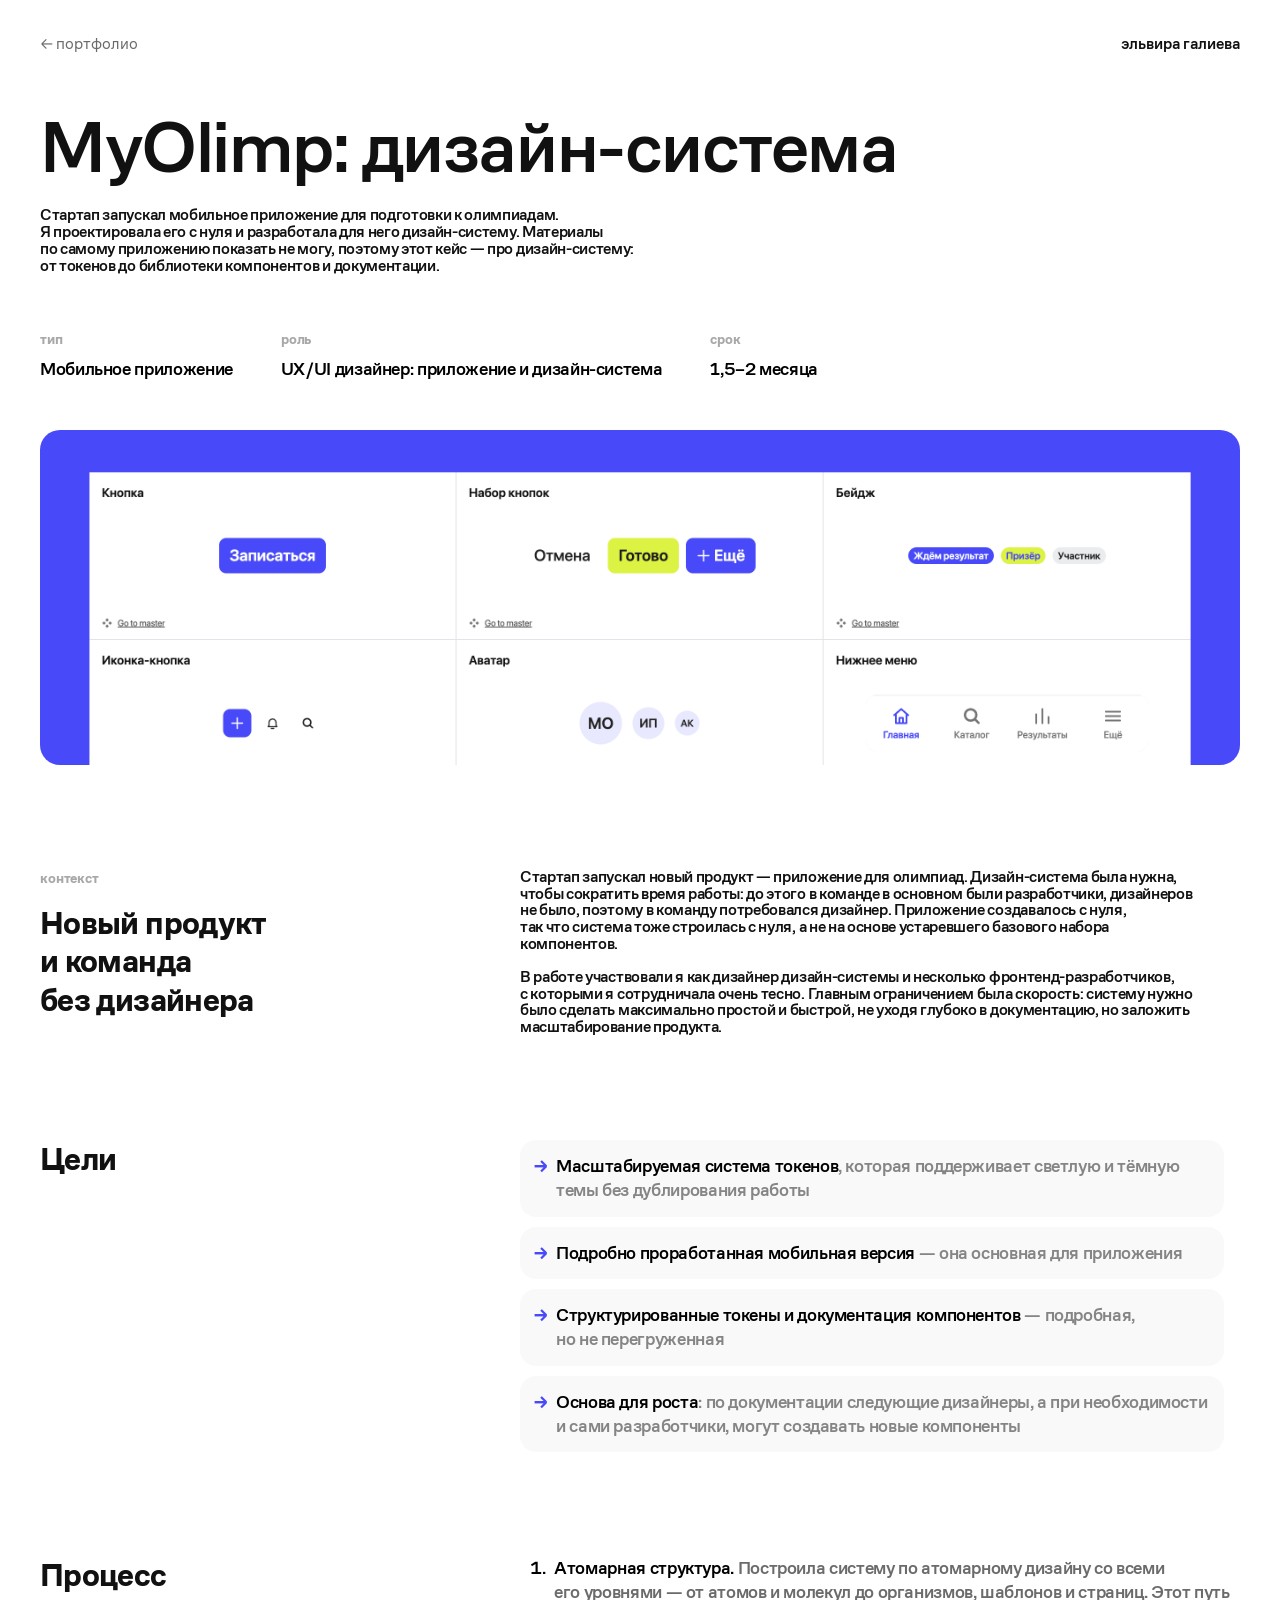
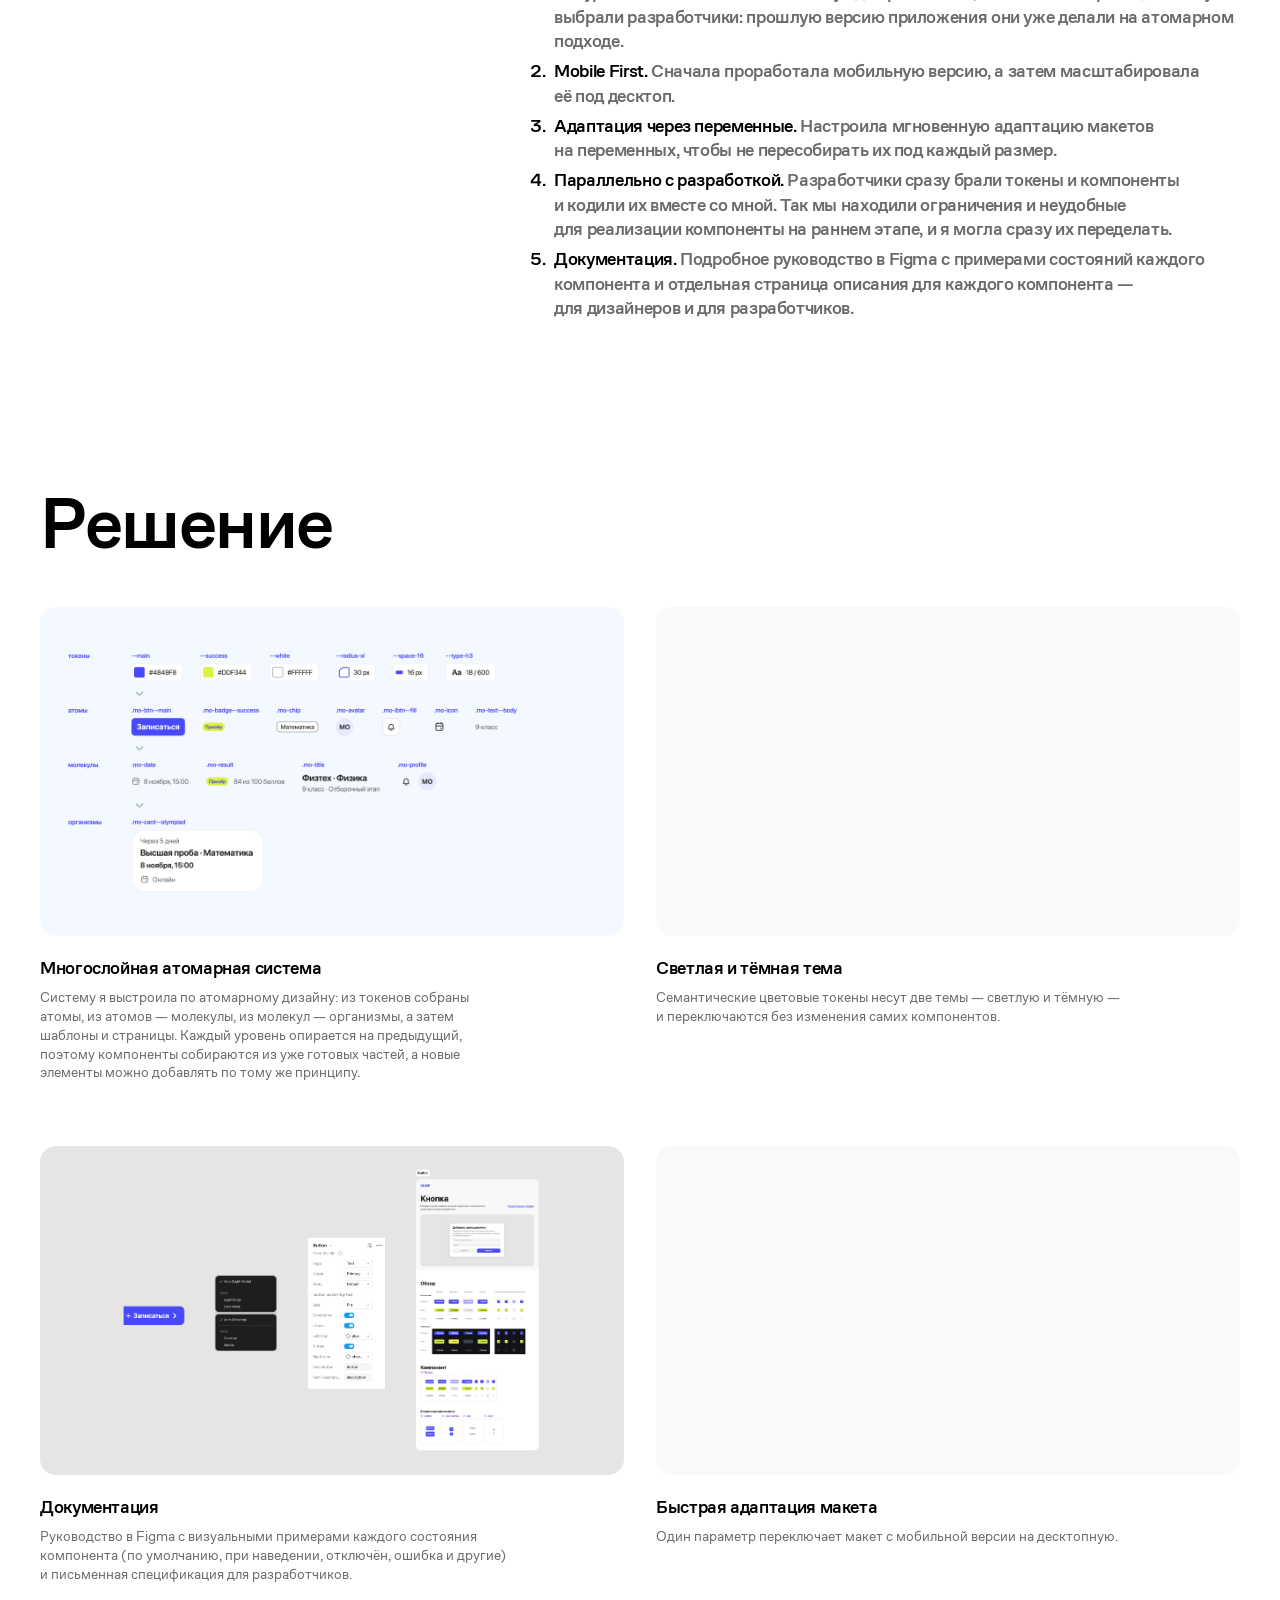
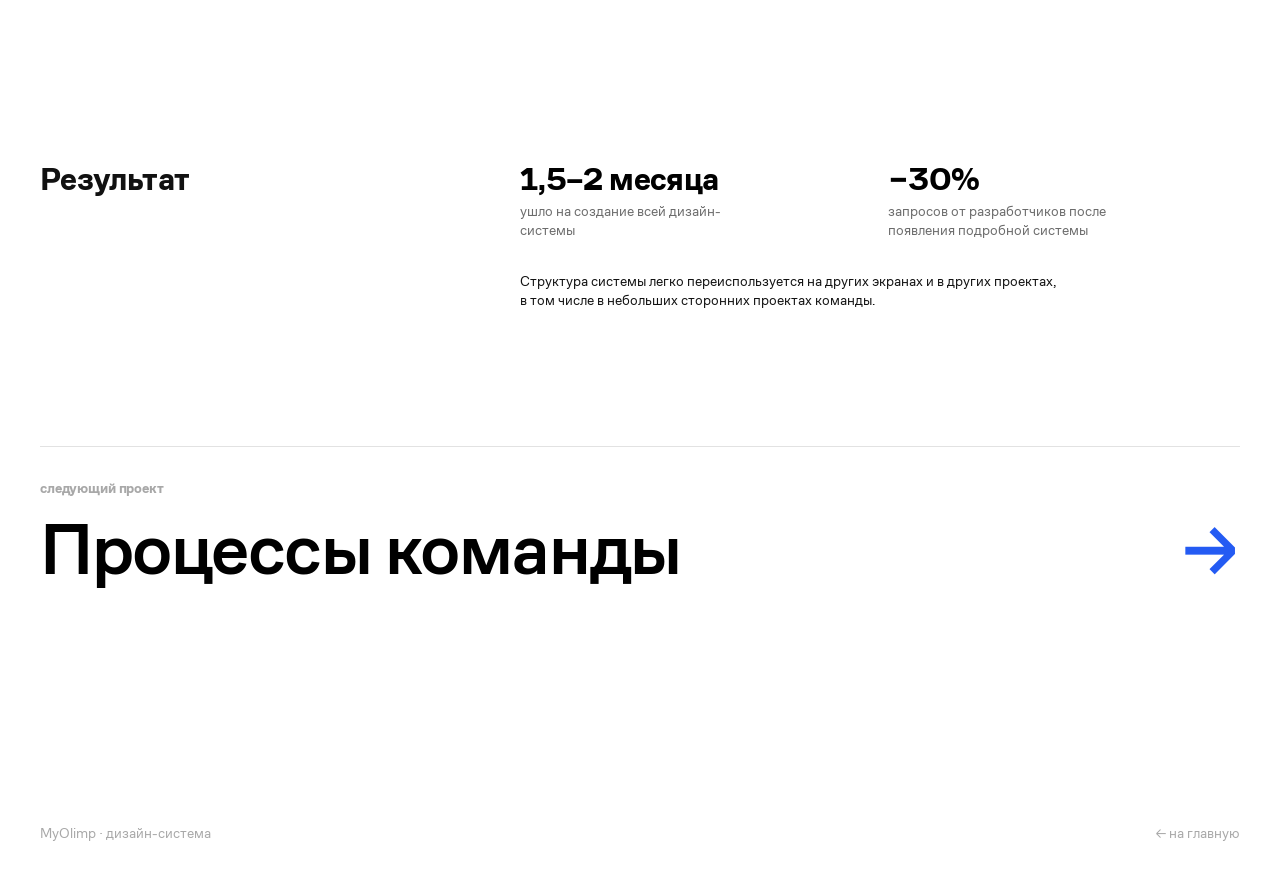
==== commit 61ce9101: "draft_pred_final" ====
--- a/case-myolimp.html
+++ b/case-myolimp.html
@@ -24,7 +24,7 @@
        Новое: широкий кадр (.shot) — картинка на всю сетку.
        ========================================================= */
       :root {
-        --case-accent: #3579f8;
+        --case-accent: #4849F8;
       }
 
       .case-topbar {
@@ -302,7 +302,7 @@
       .solution {
         margin-top: 104px;
         padding: 64px 0 72px;
-        background: var(--row-bg);
+        background: var(--white);
         color: var(--black);
       }
       .solution__title {
@@ -338,6 +338,25 @@
         font-weight: var(--text-w);
         letter-spacing: 0;
       }
+      .hero-img {
+        display: block;
+        width: 100%;
+        height: auto;
+        margin-top: 48px;
+        border-radius: var(--r-l);
+      }
+      .solution__media--filled {
+        padding: 0;
+        overflow: hidden;
+        background: var(--row-bg);
+      }
+      .solution__media--filled img,
+      .solution__media--filled video {
+        display: block;
+        width: 100%;
+        height: 100%;
+        object-fit: cover;
+      }
       .solution__media b {
         color: #7a7a7a;
         font-weight: var(--text-w-medium);
@@ -385,7 +404,7 @@
       <section class="case-hero wrap">
         <h1 class="t-h1 case-hero__title">MyOlimp: дизайн-система</h1>
         <p class="case-hero__intro">
-          Стартап запускал мобильное приложение для подготовки к олимпиадам, и ему нужна была своя дизайн-система. Я разработала её с нуля: от токенов до библиотеки компонентов и документации.
+          Стартап запускал мобильное приложение для подготовки к олимпиадам. Я проектировала его с нуля и разработала для него дизайн-систему. Материалы по самому приложению показать не могу, поэтому этот кейс — про дизайн-систему: от токенов до библиотеки компонентов и документации.
         </p>
         <div class="case-meta">
           <div class="case-meta__item">
@@ -394,17 +413,14 @@
           </div>
           <div class="case-meta__item">
             <p class="label">Роль</p>
-            <p class="value">Дизайнер дизайн-системы</p>
+            <p class="value">UX/UI дизайнер: приложение и дизайн-система</p>
           </div>
           <div class="case-meta__item">
             <p class="label">Срок</p>
             <p class="value">1,5–2 месяца</p>
           </div>
         </div>
-        <div class="visual-ph hero">
-          <b>Hero-визуал</b>
-          Библиотека компонентов или страница токенов из Figma
-        </div>
+        <img class="hero-img" src="images/case-olimp/hero.png" width="2720" height="760" alt="Библиотека компонентов дизайн-системы OLIMP в Figma" />
       </section>
 
       <!-- ============ КОНТЕКСТ ============ -->
@@ -454,12 +470,6 @@
           </ul>
         </div>
       </section>
-      <div class="shots-ph wrap">
-        <div class="visual-ph shotph">
-          <b>Обзор системы</b>
-          Страница с обзором дизайн-системы в Figma
-        </div>
-      </div>
 
       <!-- ============ ПРОЦЕСС ============ -->
       <section class="section-grid wrap">
@@ -497,9 +507,8 @@
           <h2 class="solution__title">Решение</h2>
           <div class="solution__grid">
             <figure class="solution__item">
-              <div class="solution__media">
-                <b>Атомарные уровни</b>
-                От токенов к атомам, молекулам и организмам
+              <div class="solution__media solution__media--filled">
+                <img src="images/case-olimp/atomic.png" width="2656" height="1496" loading="lazy" alt="Токены, атомы, молекулы и организмы дизайн-системы" />
               </div>
               <h3 class="solution__name">Многослойная атомарная система</h3>
               <p class="solution__desc">
@@ -511,9 +520,8 @@
               </p>
             </figure>
             <figure class="solution__item">
-              <div class="solution__media">
-                <b>Две темы</b>
-                Один экран в светлой и тёмной теме
+              <div class="solution__media solution__media--filled">
+                <video src="images/case-olimp/video-olimp.mp4" autoplay muted loop playsinline preload="metadata" aria-label="Экран приложения в тёмной теме"></video>
               </div>
               <h3 class="solution__name">Светлая и тёмная тема</h3>
               <p class="solution__desc">
@@ -521,9 +529,8 @@
               </p>
             </figure>
             <figure class="solution__item">
-              <div class="solution__media">
-                <b>Документация</b>
-                Страница компонента в Figma
+              <div class="solution__media solution__media--filled">
+                <img src="images/case-olimp/docs.png" width="2647" height="1491" loading="lazy" alt="Настройки компонента и страница документации в Figma" />
               </div>
               <h3 class="solution__name">Документация</h3>
               <p class="solution__desc">
@@ -532,9 +539,8 @@
               </p>
             </figure>
             <figure class="solution__item">
-              <div class="solution__media">
-                <b>Адаптация</b>
-                Мобильный и десктопный макет
+              <div class="solution__media solution__media--filled">
+                <video src="images/case-olimp/video-1104.mp4" autoplay muted loop playsinline preload="metadata" aria-label="Адаптация экрана между десктопом и мобильной версией"></video>
               </div>
               <h3 class="solution__name">Быстрая адаптация макета</h3>
               <p class="solution__desc">
--- a/style.css
+++ b/style.css
@@ -565,6 +565,8 @@
 .skill-tip__img { height: 140px; border-radius: var(--r-s); }
 .skill-tip__title { margin-top: 10px; color: var(--black); }
 .skill-tip__list { list-style: none; margin: 0; padding: 4px; display: flex; flex-direction: column; gap: 6px; color: var(--black); }
+.skill-tip--text { width: max-content; max-width: calc(100vw - 32px); padding: 10px 16px; }
+.skill-tip--text .skill-tip__list { padding: 0; white-space: nowrap; }
 .skill-tip__list[hidden], .skill-tip__img[hidden], .skill-tip__title[hidden] { display: none; }
 
 /* =========================================================
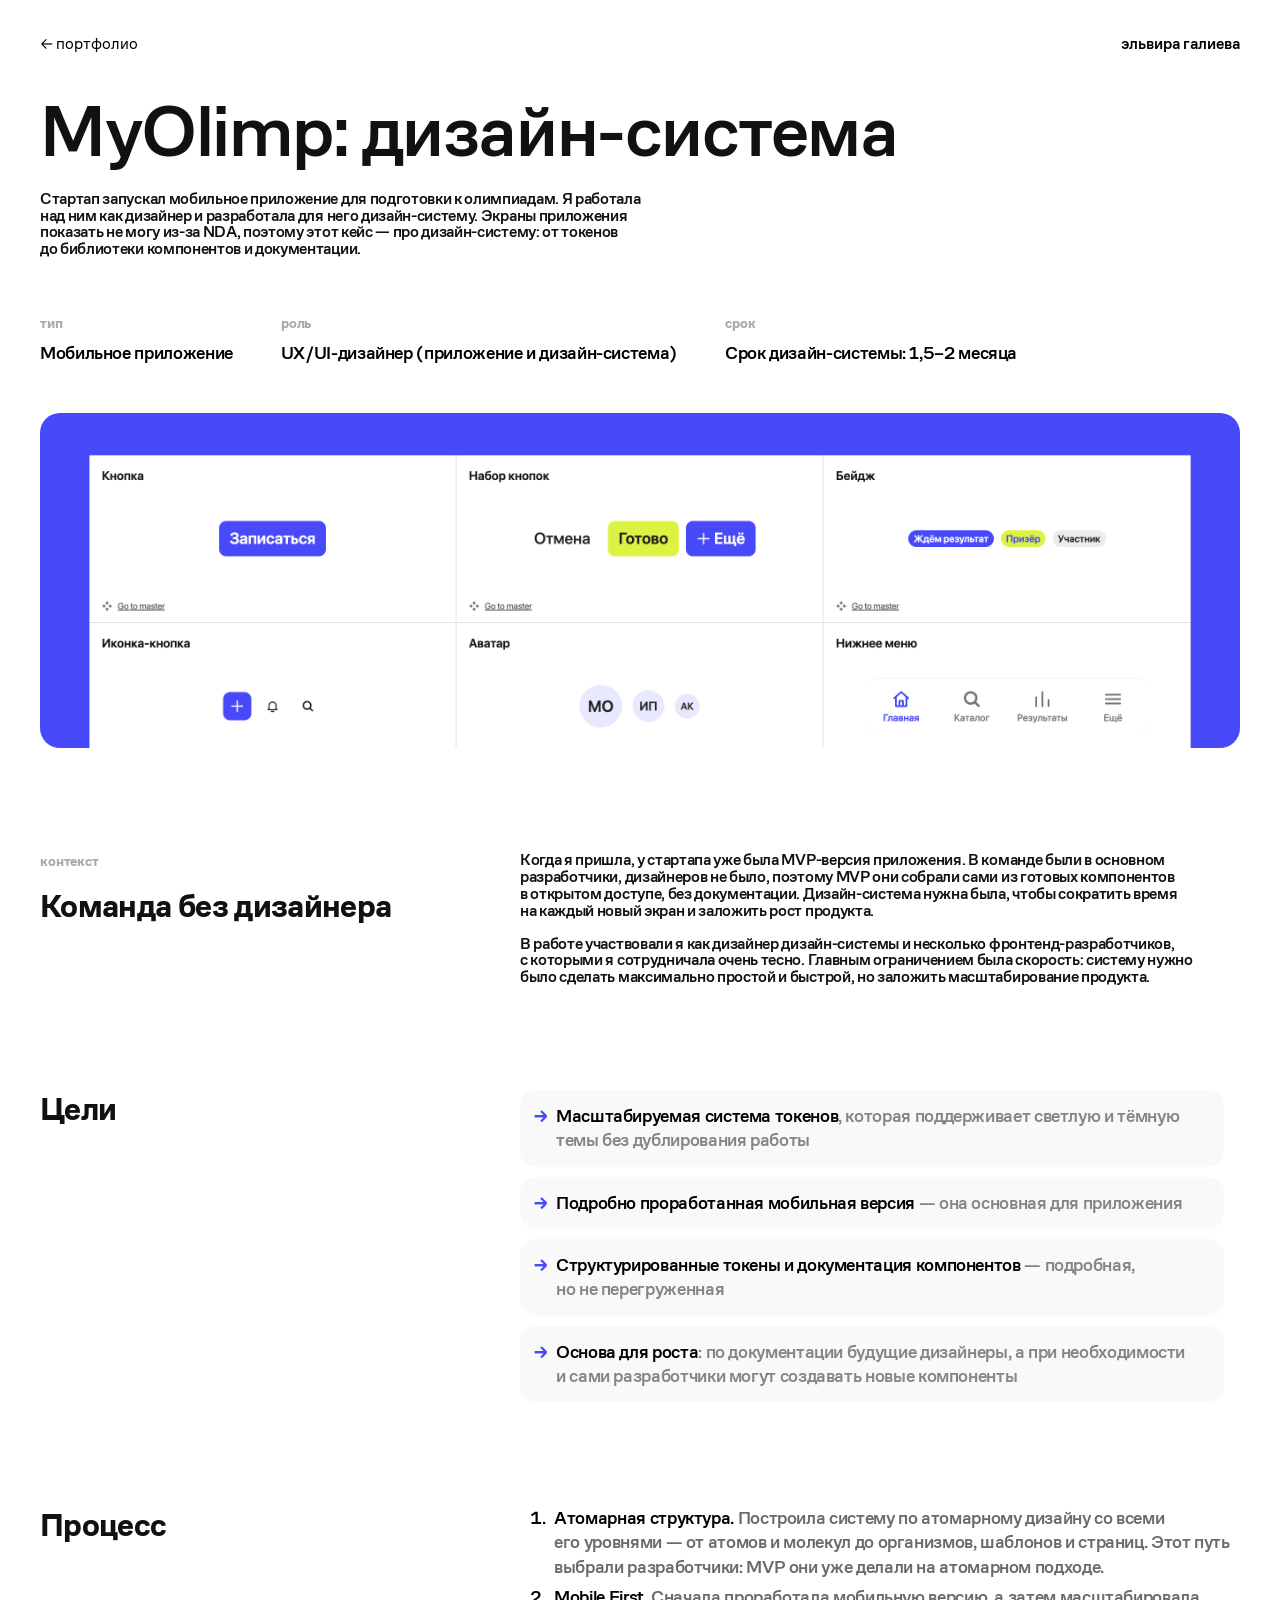
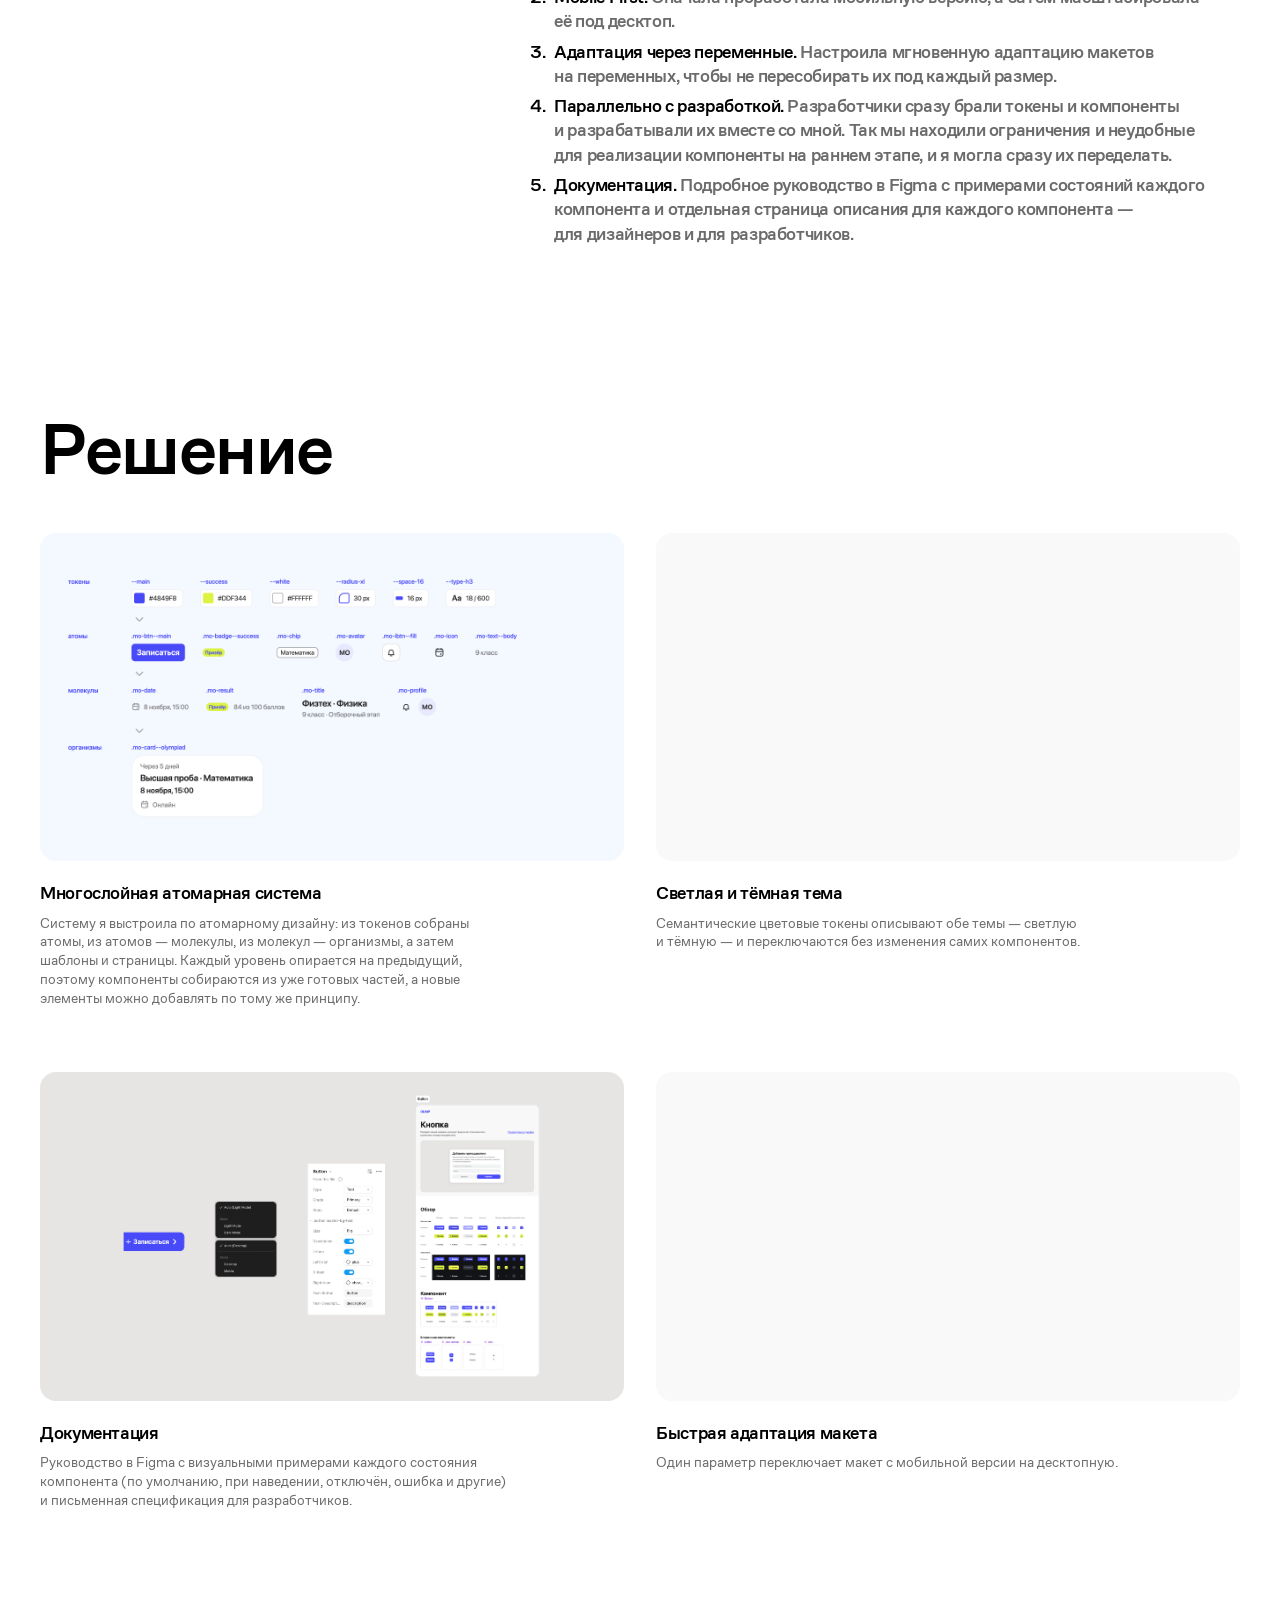
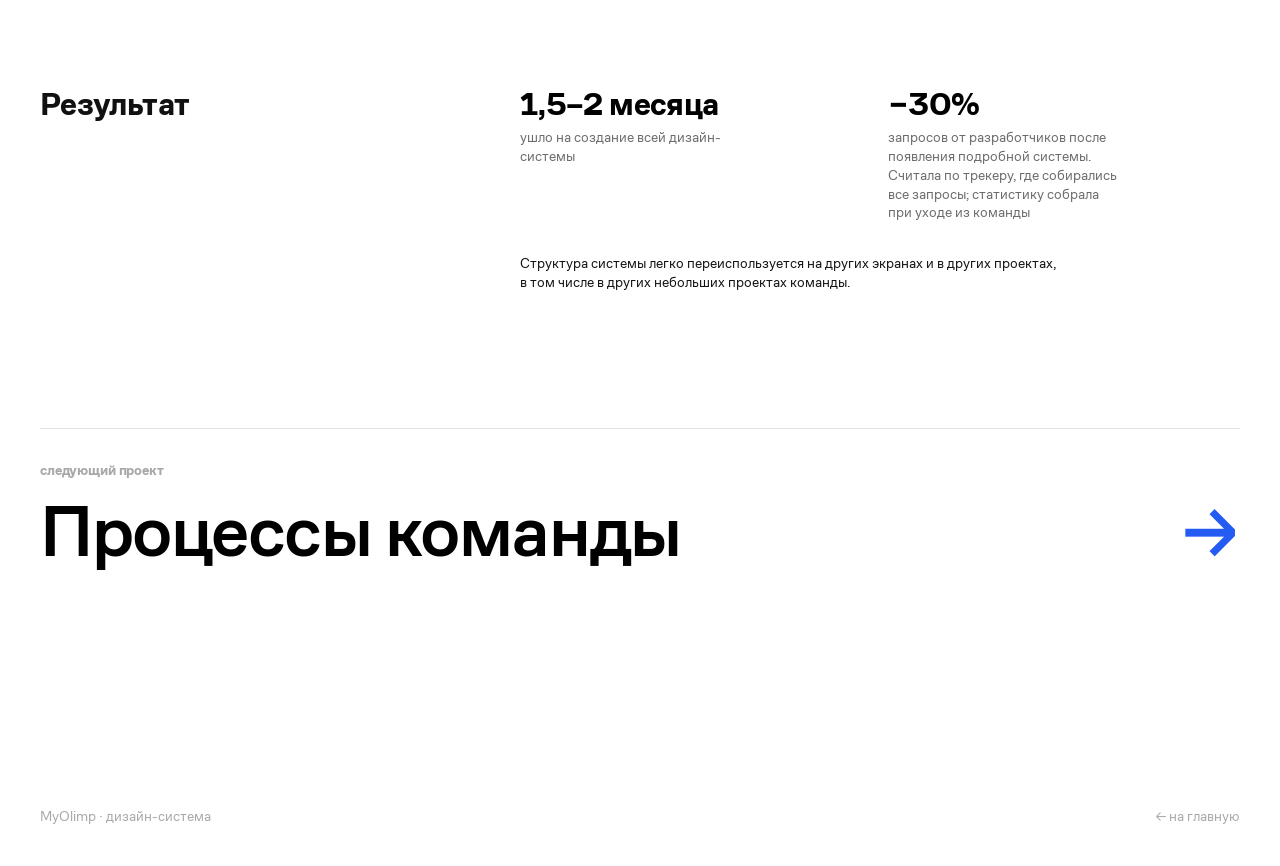
==== commit e5ffd28b: "Update portfolio cases and homepage" ====
--- a/case-myolimp.html
+++ b/case-myolimp.html
@@ -6,7 +6,7 @@
     <title>MyOlimp — Эльвира Галиева</title>
     <meta
       name="description"
-      content="Кейс MyOlimp: дизайн мобильного приложения для подготовки к олимпиадам с нуля — UI-kit, гайдлайны и дизайн-система."
+      content="Кейс MyOlimp: дизайн-система мобильного приложения для подготовки к олимпиадам — UI-kit, гайдлайны и документация."
     />
     <link rel="icon" type="image/png" href="images/favicon.png" />
     <link rel="preconnect" href="https://fonts.googleapis.com" />
@@ -26,29 +26,38 @@
       :root {
         --case-accent: #4849F8;
       }
-
-      .case-topbar {
+ .case-topbar {
+        position: fixed;
+        top: 0;
+        left: 0;
+        right: 0;
+        z-index: 40;
         display: flex;
         justify-content: space-between;
         align-items: center;
         padding-top: 33px;
-        padding-bottom: 33px;
+        padding-bottom: 12px;
+        color: #fff;
+        mix-blend-mode: difference;
+        pointer-events: none;
       }
       .case-topbar__back {
-        color: var(--gray);
-        transition: color 0.15s;
+        color: inherit;
+        pointer-events: auto;
+        transition: opacity 0.15s;
       }
       .case-topbar__back:hover {
-        color: var(--case-accent);
+        color: inherit;
+        opacity: 0.55;
       }
       .case-topbar__name {
         text-transform: lowercase;
         font-weight: var(--text-w-medium);
-      }
-
-      .case-hero {
-        padding-top: 24px;
-      }
+        color: inherit;
+        pointer-events: auto;
+      }
+
+      .case-hero { padding-top: 96px; }
       .case-hero__title {
         max-width: none;
       }
@@ -345,6 +354,14 @@
         margin-top: 48px;
         border-radius: var(--r-l);
       }
+      @media (max-width: 900px) {
+        .hero-img {
+          aspect-ratio: 4 / 3;
+          object-fit: cover;
+          object-position: left top;
+          margin-top: 32px;
+        }
+      }
       .solution__media--filled {
         padding: 0;
         overflow: hidden;
@@ -402,9 +419,9 @@
     <main>
       <!-- ============ HERO ============ -->
       <section class="case-hero wrap">
-        <h1 class="t-h1 case-hero__title">MyOlimp: дизайн-система</h1>
+        <h1 class="t-h1 case-hero__title">MyOlimp: <span style="white-space: nowrap">дизайн-система</span></h1>
         <p class="case-hero__intro">
-          Стартап запускал мобильное приложение для подготовки к олимпиадам. Я проектировала его с нуля и разработала для него дизайн-систему. Материалы по самому приложению показать не могу, поэтому этот кейс — про дизайн-систему: от токенов до библиотеки компонентов и документации.
+          Стартап запускал мобильное приложение для подготовки к олимпиадам. Я работала над ним как дизайнер и разработала для него дизайн-систему. Экраны приложения показать не могу из-за NDA, поэтому этот кейс — про дизайн-систему: от токенов до библиотеки компонентов и документации.
         </p>
         <div class="case-meta">
           <div class="case-meta__item">
@@ -413,36 +430,30 @@
           </div>
           <div class="case-meta__item">
             <p class="label">Роль</p>
-            <p class="value">UX/UI дизайнер: приложение и дизайн-система</p>
+            <p class="value">UX/UI-дизайнер (приложение и дизайн-система)</p>
           </div>
           <div class="case-meta__item">
             <p class="label">Срок</p>
-            <p class="value">1,5–2 месяца</p>
+            <p class="value">Срок дизайн-системы: 1,5–2 месяца</p>
           </div>
         </div>
-        <img class="hero-img" src="images/case-olimp/hero.png" width="2720" height="760" alt="Библиотека компонентов дизайн-системы OLIMP в Figma" />
+        <img class="hero-img" src="images/case-olimp/hero.png" width="2720" height="760" alt="Библиотека компонентов дизайн-системы MyOlimp в Figma" />
       </section>
 
       <!-- ============ КОНТЕКСТ ============ -->
       <section class="section-grid wrap">
         <div class="side">
           <p class="label">Контекст</p>
-          <h2 class="t-h2">Новый продукт и команда без дизайнера</h2>
+          <h2 class="t-h2">Команда без дизайнера</h2>
         </div>
         <div class="body">
           <p>
-            Стартап запускал новый продукт — приложение для олимпиад.
-            Дизайн-система была нужна, чтобы сократить время работы: до этого
-            в команде в основном были разработчики, дизайнеров не было, поэтому
-            в команду потребовался дизайнер. Приложение создавалось с нуля,
-            так что система тоже строилась с нуля, а не на основе устаревшего
-            базового набора компонентов.
+            Когда я пришла, у стартапа уже была MVP-версия приложения. В команде были в основном разработчики, дизайнеров не было, поэтому MVP они собрали сами из готовых компонентов в открытом доступе, без документации. Дизайн-система нужна была, чтобы сократить время на каждый новый экран и заложить рост продукта.
           </p>
           <p>
             В работе участвовали я как дизайнер дизайн-системы и несколько
             фронтенд-разработчиков, с которыми я сотрудничала очень тесно.
-            Главным ограничением была скорость: систему нужно было сделать
-            максимально простой и быстрой, не уходя глубоко в документацию, но заложить масштабирование продукта.
+            Главным ограничением была скорость: систему нужно было сделать максимально простой и быстрой, но заложить масштабирование продукта.
           </p>
         </div>
       </section>
@@ -463,9 +474,7 @@
               <strong>Структурированные токены и документация компонентов</strong> — подробная, но не перегруженная
             </li>
             <li>
-              <strong>Основа для роста</strong>: по документации следующие
-              дизайнеры, а при необходимости и сами разработчики, могут
-              создавать новые компоненты
+              <strong>Основа для роста</strong>: по документации будущие дизайнеры, а при необходимости и сами разработчики могут создавать новые компоненты
             </li>
           </ul>
         </div>
@@ -477,8 +486,7 @@
         <div class="body">
           <ol class="steps">
             <li>
-              <strong>Атомарная структура.</strong> Построила систему по атомарному дизайну со всеми его уровнями — от атомов и молекул до организмов, шаблонов и страниц. Этот путь выбрали разработчики:
-              прошлую версию приложения они уже делали на атомарном подходе.
+              <strong>Атомарная структура.</strong> Построила систему по атомарному дизайну со всеми его уровнями — от атомов и молекул до организмов, шаблонов и страниц. Этот путь выбрали разработчики: MVP они уже делали на атомарном подходе.
             </li>
             <li>
               <strong>Mobile First.</strong> Сначала проработала мобильную
@@ -490,7 +498,7 @@
             </li>
             <li>
               <strong>Параллельно с разработкой.</strong> Разработчики сразу
-              брали токены и компоненты и кодили их вместе со мной. Так мы находили ограничения и неудобные для реализации компоненты на раннем этапе, и я могла сразу их переделать.
+              брали токены и компоненты и разрабатывали их вместе со мной. Так мы находили ограничения и неудобные для реализации компоненты на раннем этапе, и я могла сразу их переделать.
             </li>
             <li>
               <strong>Документация.</strong> Подробное руководство в Figma с примерами состояний каждого компонента и отдельная страница
@@ -525,7 +533,7 @@
               </div>
               <h3 class="solution__name">Светлая и тёмная тема</h3>
               <p class="solution__desc">
-                Семантические цветовые токены несут две темы — светлую и тёмную — и переключаются без изменения самих компонентов.
+                Семантические цветовые токены описывают обе темы — светлую и тёмную — и переключаются без изменения самих компонентов.
               </p>
             </figure>
             <figure class="solution__item">
@@ -563,13 +571,12 @@
             <div class="stat">
               <div class="stat__num t-h2">−30%</div>
               <div class="stat__cap">
-                запросов от разработчиков после появления подробной системы
+                запросов от разработчиков после появления подробной системы. Считала по трекеру, где собирались все запросы; статистику собрала при уходе из команды
               </div>
             </div>
           </div>
           <p class="stat-note">
-            Структура системы легко переиспользуется на других экранах и в других проектах, в том числе в небольших сторонних проектах
-            команды.
+            Структура системы легко переиспользуется на других экранах и в других проектах, в том числе в других небольших проектах команды.
           </p>
         </div>
       </section>
--- a/style.css
+++ b/style.css
@@ -179,7 +179,7 @@
   overflow: hidden;
   background: var(--placeholder);
 }
-.media img {
+.media img, .media video {
   position: absolute;
   inset: 0;
   width: 100%;
@@ -188,6 +188,7 @@
   display: block;
 }
 .media.has-image { background: transparent; }
+.media.has-video { background: transparent; }
 /* подсказка с именем файла — видна, пока картинки нет */
 .media__hint {
   position: absolute;
@@ -658,6 +659,24 @@
   .case-next__arrow { transition: none; }
 }
 
+/* ---------- Мобильная адаптация: общие правила ---------- */
+html { -webkit-text-size-adjust: 100%; text-size-adjust: 100%; }
+img, video, iframe { max-width: 100%; }
+.case-next__title > span:first-child { min-width: 0; overflow-wrap: anywhere; }
+@media (max-width: 560px) {
+  .case-next { padding-top: 72px; }
+  .case-next__title { gap: 12px; }
+  .contacts__grid { gap: 32px; }
+  .contacts__links { gap: 20px; }
+  .contacts__link { gap: 10px; max-width: 100%; }
+  .contacts__link span { min-width: 0; overflow-wrap: anywhere; }
+  .site-bar { padding-top: 16px; }
+}
+@media (hover: none) {
+  a, button { -webkit-tap-highlight-color: transparent; }
+  .btn { min-height: 40px; }
+}
+
 /* ---------- Копирование почты: плашка у кнопки ---------- */
 .copy-mail { position: relative; display: inline-flex; }
 .copy-pill {
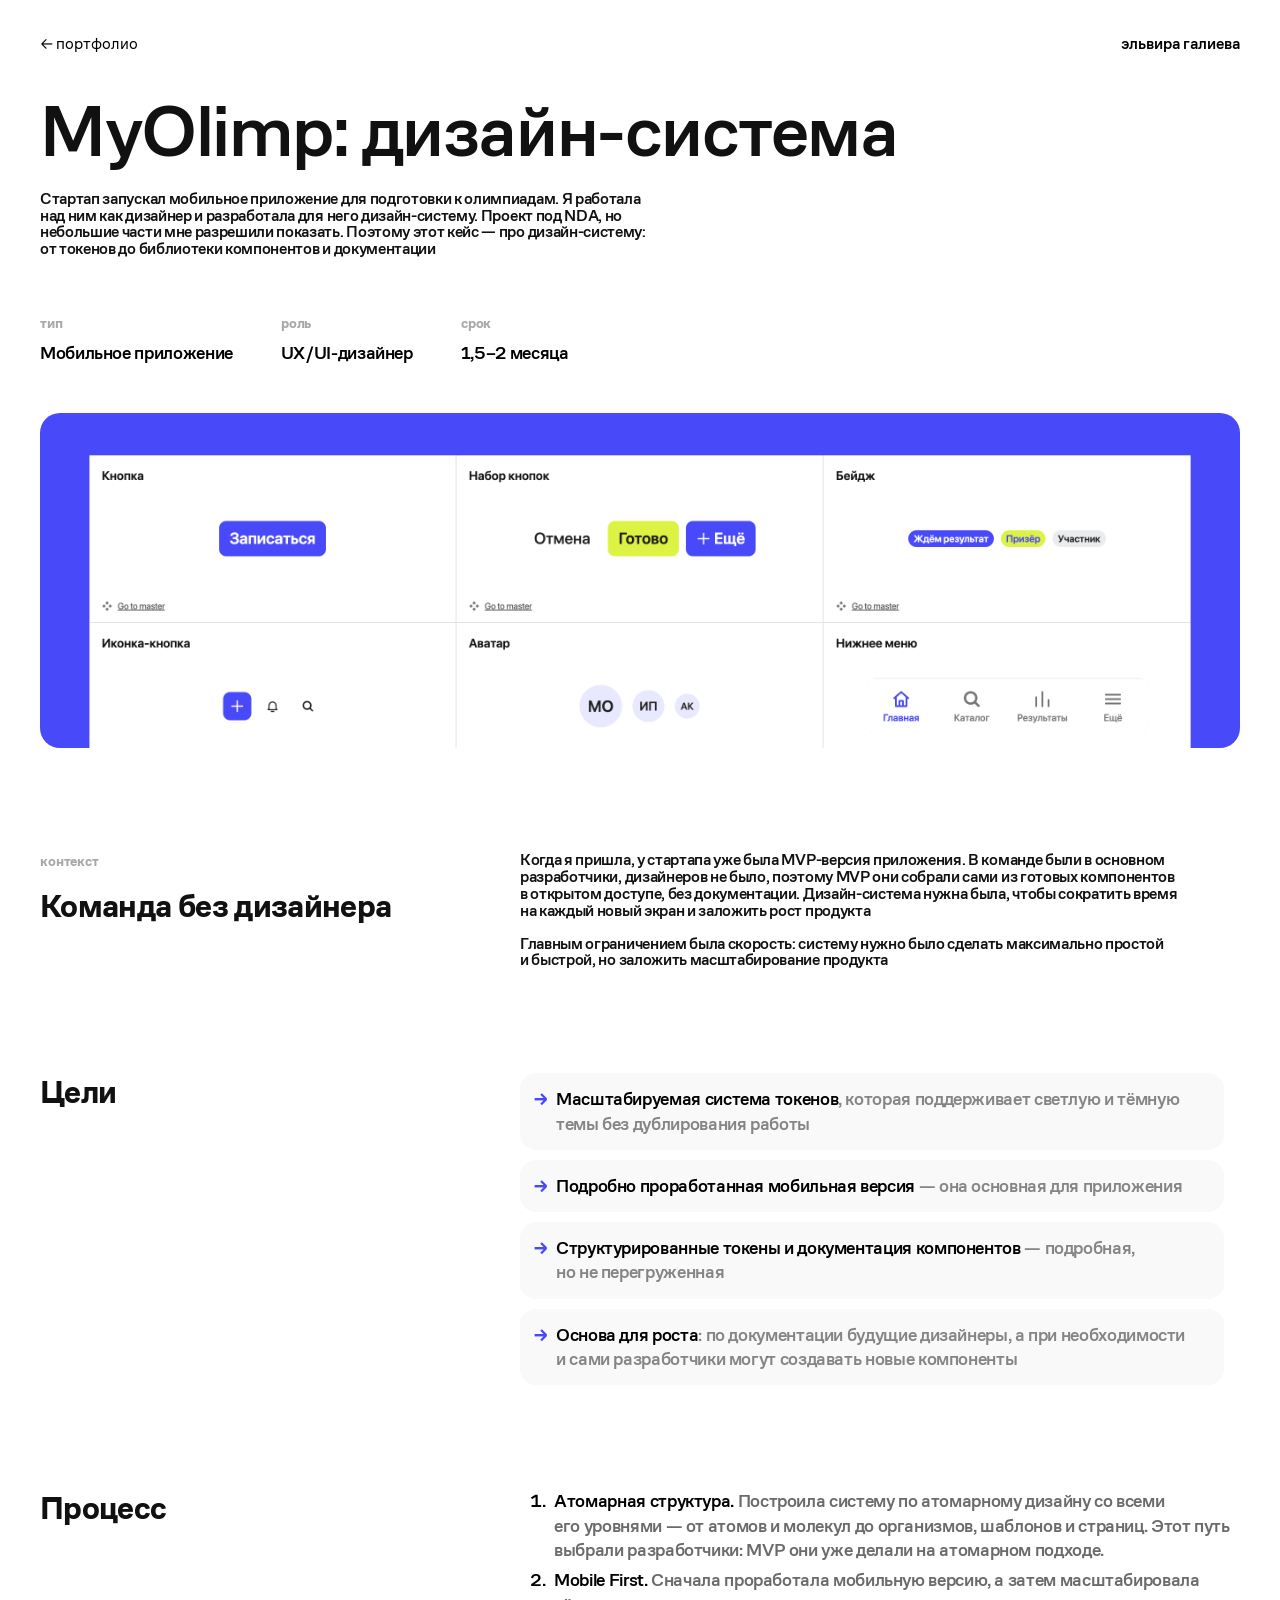
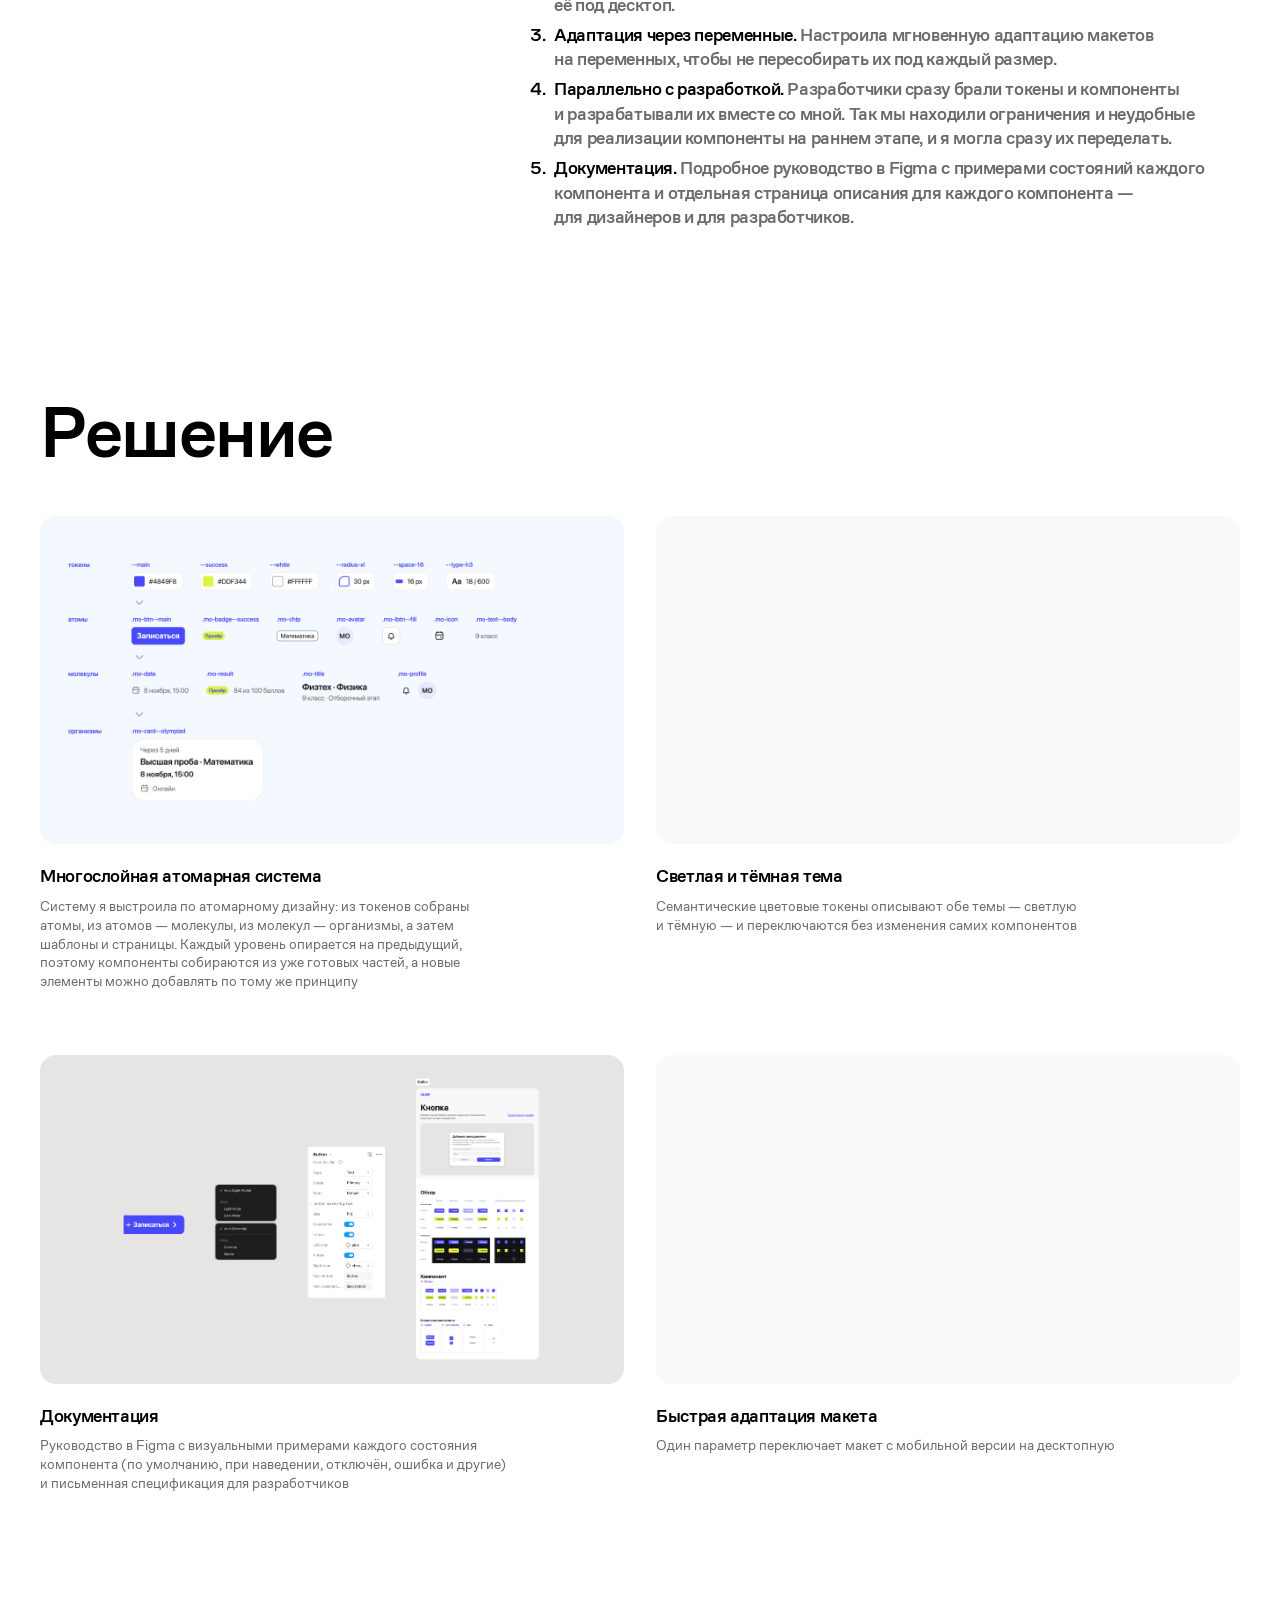
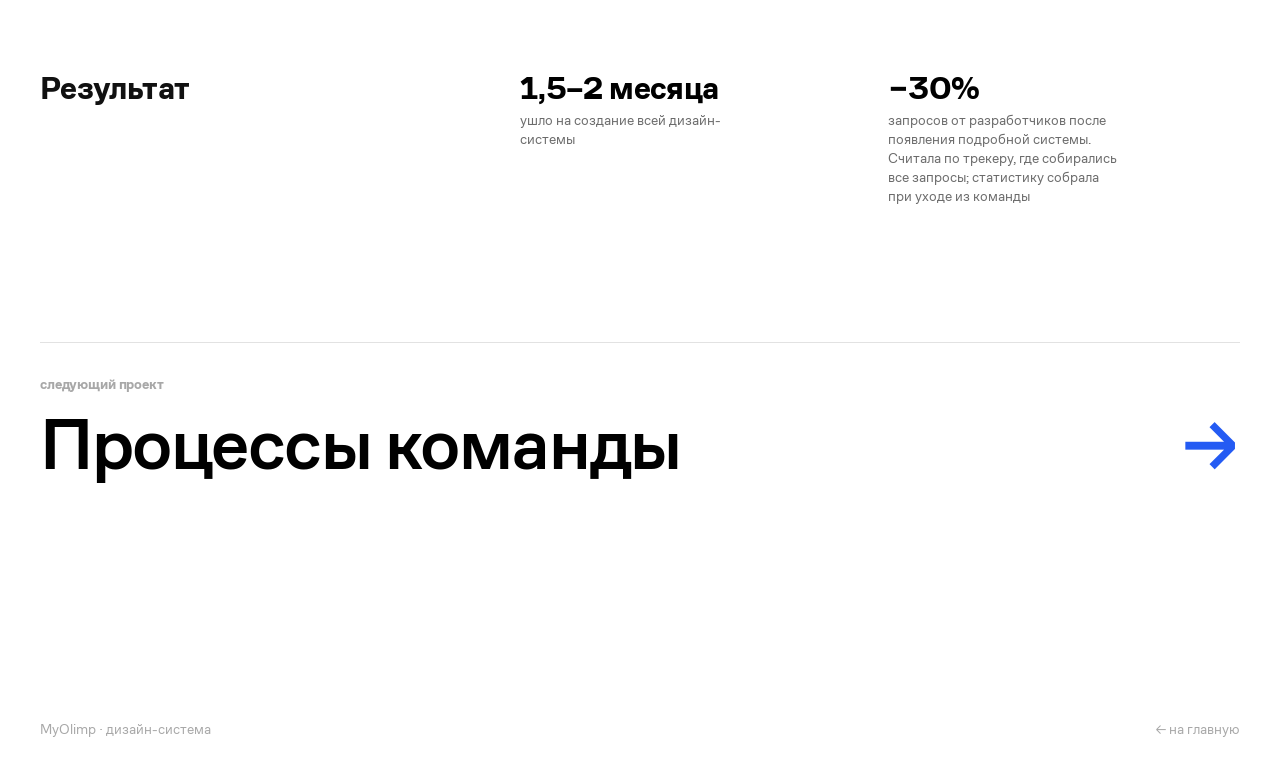
==== commit 4456c0a0: "all_material_done" ====
--- a/case-myolimp.html
+++ b/case-myolimp.html
@@ -24,9 +24,9 @@
        Новое: широкий кадр (.shot) — картинка на всю сетку.
        ========================================================= */
       :root {
-        --case-accent: #4849F8;
-      }
- .case-topbar {
+        --case-accent: #4849f8;
+      }
+      .case-topbar {
         position: fixed;
         top: 0;
         left: 0;
@@ -57,7 +57,9 @@
         pointer-events: auto;
       }
 
-      .case-hero { padding-top: 96px; }
+      .case-hero {
+        padding-top: 96px;
+      }
       .case-hero__title {
         max-width: none;
       }
@@ -233,7 +235,7 @@
           grid-template-columns: 1fr;
         }
       }
-    
+
       /* ---------- серый плейсхолдер под визуал (как в кейсе №1) ---------- */
       .visual-ph {
         background: var(--placeholder);
@@ -306,7 +308,7 @@
           grid-template-columns: 1fr;
         }
       }
-    
+
       /* ---------- решение: тёмный блок с четырьмя карточками (как в референсе) ---------- */
       .solution {
         margin-top: 104px;
@@ -406,7 +408,7 @@
           gap: 40px;
         }
       }
-</style>
+    </style>
   </head>
   <body>
     <header class="case-topbar wrap">
@@ -419,9 +421,15 @@
     <main>
       <!-- ============ HERO ============ -->
       <section class="case-hero wrap">
-        <h1 class="t-h1 case-hero__title">MyOlimp: <span style="white-space: nowrap">дизайн-система</span></h1>
+        <h1 class="t-h1 case-hero__title">
+          MyOlimp: <span style="white-space: nowrap">дизайн-система</span>
+        </h1>
         <p class="case-hero__intro">
-          Стартап запускал мобильное приложение для подготовки к олимпиадам. Я работала над ним как дизайнер и разработала для него дизайн-систему. Экраны приложения показать не могу из-за NDA, поэтому этот кейс — про дизайн-систему: от токенов до библиотеки компонентов и документации.
+          Стартап запускал мобильное приложение для подготовки к олимпиадам.
+          Я работала над ним как дизайнер и разработала для него дизайн-систему.
+          Проект под NDA, но небольшие части мне разрешили показать. Поэтому
+          этот кейс — про дизайн-систему: от токенов до библиотеки компонентов и
+          документации
         </p>
         <div class="case-meta">
           <div class="case-meta__item">
@@ -430,14 +438,20 @@
           </div>
           <div class="case-meta__item">
             <p class="label">Роль</p>
-            <p class="value">UX/UI-дизайнер (приложение и дизайн-система)</p>
+            <p class="value">UX/UI-дизайнер</p>
           </div>
           <div class="case-meta__item">
             <p class="label">Срок</p>
-            <p class="value">Срок дизайн-системы: 1,5–2 месяца</p>
+            <p class="value">1,5–2 месяца</p>
           </div>
         </div>
-        <img class="hero-img" src="images/case-olimp/hero.png" width="2720" height="760" alt="Библиотека компонентов дизайн-системы MyOlimp в Figma" />
+        <img
+          class="hero-img"
+          src="images/case-olimp/hero.png"
+          width="2720"
+          height="760"
+          alt="Библиотека компонентов дизайн-системы MyOlimp в Figma"
+        />
       </section>
 
       <!-- ============ КОНТЕКСТ ============ -->
@@ -448,12 +462,15 @@
         </div>
         <div class="body">
           <p>
-            Когда я пришла, у стартапа уже была MVP-версия приложения. В команде были в основном разработчики, дизайнеров не было, поэтому MVP они собрали сами из готовых компонентов в открытом доступе, без документации. Дизайн-система нужна была, чтобы сократить время на каждый новый экран и заложить рост продукта.
+            Когда я пришла, у стартапа уже была MVP-версия приложения. В команде
+            были в основном разработчики, дизайнеров не было, поэтому MVP
+            они собрали сами из готовых компонентов в открытом доступе,
+            без документации. Дизайн-система нужна была, чтобы сократить время
+            на каждый новый экран и заложить рост продукта
           </p>
           <p>
-            В работе участвовали я как дизайнер дизайн-системы и несколько
-            фронтенд-разработчиков, с которыми я сотрудничала очень тесно.
-            Главным ограничением была скорость: систему нужно было сделать максимально простой и быстрой, но заложить масштабирование продукта.
+            Главным ограничением была скорость: систему нужно было сделать
+            максимально простой и быстрой, но заложить масштабирование продукта
           </p>
         </div>
       </section>
@@ -468,13 +485,18 @@
               поддерживает светлую и тёмную темы без дублирования работы
             </li>
             <li>
-              <strong>Подробно проработанная мобильная версия</strong> — она основная для приложения
-            </li>
-            <li>
-              <strong>Структурированные токены и документация компонентов</strong> — подробная, но не перегруженная
-            </li>
-            <li>
-              <strong>Основа для роста</strong>: по документации будущие дизайнеры, а при необходимости и сами разработчики могут создавать новые компоненты
+              <strong>Подробно проработанная мобильная версия</strong> —
+              она основная для приложения
+            </li>
+            <li>
+              <strong
+                >Структурированные токены и документация компонентов</strong
+              > — подробная, но не перегруженная
+            </li>
+            <li>
+              <strong>Основа для роста</strong>: по документации будущие
+              дизайнеры, а при необходимости и сами разработчики могут создавать
+              новые компоненты
             </li>
           </ul>
         </div>
@@ -486,28 +508,35 @@
         <div class="body">
           <ol class="steps">
             <li>
-              <strong>Атомарная структура.</strong> Построила систему по атомарному дизайну со всеми его уровнями — от атомов и молекул до организмов, шаблонов и страниц. Этот путь выбрали разработчики: MVP они уже делали на атомарном подходе.
+              <strong>Атомарная структура.</strong> Построила систему
+              по атомарному дизайну со всеми его уровнями — от атомов и молекул
+              до организмов, шаблонов и страниц. Этот путь выбрали разработчики:
+              MVP они уже делали на атомарном подходе.
             </li>
             <li>
               <strong>Mobile First.</strong> Сначала проработала мобильную
               версию, а затем масштабировала её под десктоп.
             </li>
             <li>
-              <strong>Адаптация через переменные.</strong> Настроила мгновенную
-              адаптацию макетов на переменных, чтобы не пересобирать их под каждый размер.
+              <strong>Адаптация через переменные.</strong> Настроила мгновенную
+              адаптацию макетов на переменных, чтобы не пересобирать
+              их под каждый размер.
             </li>
             <li>
               <strong>Параллельно с разработкой.</strong> Разработчики сразу
-              брали токены и компоненты и разрабатывали их вместе со мной. Так мы находили ограничения и неудобные для реализации компоненты на раннем этапе, и я могла сразу их переделать.
-            </li>
-            <li>
-              <strong>Документация.</strong> Подробное руководство в Figma с примерами состояний каждого компонента и отдельная страница
-              описания для каждого компонента — для дизайнеров и для разработчиков.
+              брали токены и компоненты и разрабатывали их вместе со мной.
+              Так мы находили ограничения и неудобные для реализации компоненты
+              на раннем этапе, и я могла сразу их переделать.
+            </li>
+            <li>
+              <strong>Документация.</strong> Подробное руководство в Figma
+              с примерами состояний каждого компонента и отдельная страница
+              описания для каждого компонента — для дизайнеров
+              и для разработчиков.
             </li>
           </ol>
         </div>
       </section>
-
 
       <!-- ============ РЕШЕНИЕ ============ -->
       <section class="solution">
@@ -516,7 +545,13 @@
           <div class="solution__grid">
             <figure class="solution__item">
               <div class="solution__media solution__media--filled">
-                <img src="images/case-olimp/atomic.png" width="2656" height="1496" loading="lazy" alt="Токены, атомы, молекулы и организмы дизайн-системы" />
+                <img
+                  src="images/case-olimp/atomic.png"
+                  width="2656"
+                  height="1496"
+                  loading="lazy"
+                  alt="Токены, атомы, молекулы и организмы дизайн-системы"
+                />
               </div>
               <h3 class="solution__name">Многослойная атомарная система</h3>
               <p class="solution__desc">
@@ -524,35 +559,60 @@
                 атомы, из атомов — молекулы, из молекул — организмы, а затем
                 шаблоны и страницы. Каждый уровень опирается на предыдущий,
                 поэтому компоненты собираются из уже готовых частей, а новые
-                элементы можно добавлять по тому же принципу.
+                элементы можно добавлять по тому же принципу
               </p>
             </figure>
             <figure class="solution__item">
               <div class="solution__media solution__media--filled">
-                <video src="images/case-olimp/video-olimp.mp4" autoplay muted loop playsinline preload="metadata" aria-label="Экран приложения в тёмной теме"></video>
+                <video
+                  src="images/case-olimp/video-olimp.mp4"
+                  autoplay
+                  muted
+                  loop
+                  playsinline
+                  preload="metadata"
+                  aria-label="Экран приложения в тёмной теме"
+                ></video>
               </div>
               <h3 class="solution__name">Светлая и тёмная тема</h3>
               <p class="solution__desc">
-                Семантические цветовые токены описывают обе темы — светлую и тёмную — и переключаются без изменения самих компонентов.
+                Семантические цветовые токены описывают обе темы — светлую
+                и тёмную — и переключаются без изменения самих компонентов
               </p>
             </figure>
             <figure class="solution__item">
               <div class="solution__media solution__media--filled">
-                <img src="images/case-olimp/docs.png" width="2647" height="1491" loading="lazy" alt="Настройки компонента и страница документации в Figma" />
+                <img
+                  src="images/case-olimp/docs.png"
+                  width="2647"
+                  height="1491"
+                  loading="lazy"
+                  alt="Настройки компонента и страница документации в Figma"
+                />
               </div>
               <h3 class="solution__name">Документация</h3>
               <p class="solution__desc">
                 Руководство в Figma с визуальными примерами каждого состояния
-                компонента (по умолчанию, при наведении, отключён, ошибка и другие) и письменная спецификация для разработчиков.
+                компонента (по умолчанию, при наведении, отключён, ошибка
+                и другие) и письменная спецификация для разработчиков
               </p>
             </figure>
             <figure class="solution__item">
               <div class="solution__media solution__media--filled">
-                <video src="images/case-olimp/video-1104.mp4" autoplay muted loop playsinline preload="metadata" aria-label="Адаптация экрана между десктопом и мобильной версией"></video>
+                <video
+                  src="images/case-olimp/video-1104.mp4"
+                  autoplay
+                  muted
+                  loop
+                  playsinline
+                  preload="metadata"
+                  aria-label="Адаптация экрана между десктопом и мобильной версией"
+                ></video>
               </div>
               <h3 class="solution__name">Быстрая адаптация макета</h3>
               <p class="solution__desc">
-                Один параметр переключает макет с мобильной версии на десктопную.
+                Один параметр переключает макет с мобильной версии
+                на десктопную
               </p>
             </figure>
           </div>
@@ -571,24 +631,30 @@
             <div class="stat">
               <div class="stat__num t-h2">−30%</div>
               <div class="stat__cap">
-                запросов от разработчиков после появления подробной системы. Считала по трекеру, где собирались все запросы; статистику собрала при уходе из команды
+                запросов от разработчиков после появления подробной системы.
+                Считала по трекеру, где собирались все запросы; статистику
+                собрала при уходе из команды
               </div>
             </div>
           </div>
-          <p class="stat-note">
-            Структура системы легко переиспользуется на других экранах и в других проектах, в том числе в других небольших проектах команды.
-          </p>
         </div>
       </section>
 
       <section class="case-next wrap">
-    <a class="case-next__link" href="case-protsessy-komandy.html" style="--next-accent: #245bf3">
-      <p class="case-next__label label">следующий проект</p>
-      <p class="case-next__title"><span>Процессы команды</span><span class="case-next__arrow" aria-hidden="true">→</span></p>
-    </a>
-  </section>
-
-  <footer class="footer wrap">
+        <a
+          class="case-next__link"
+          href="case-protsessy-komandy.html"
+          style="--next-accent: #245bf3"
+        >
+          <p class="case-next__label label">следующий проект</p>
+          <p class="case-next__title">
+            <span>Процессы команды</span
+            ><span class="case-next__arrow" aria-hidden="true">→</span>
+          </p>
+        </a>
+      </section>
+
+      <footer class="footer wrap">
         <span>MyOlimp · дизайн-система</span>
         <a class="t-small" href="index.html">← на главную</a>
       </footer>
--- a/style.css
+++ b/style.css
@@ -493,13 +493,17 @@
 .edu__sub { color: var(--gray); margin-top: 2px; }
 .edu__sub--sm { margin-top: 8px; }
 
-/* плашка-достижение: появляется при наведении на строку образования */
-.edu--tip { position: relative; outline: none; }
+/* достижение открывается только с иконки */
+.edu__details { display: flex; align-items: center; justify-content: space-between; gap: 20px; }
+.edu__award { position: relative; display: inline-flex; flex: 0 0 24px; width: 24px; height: 24px; }
+.edu__award-button { display: block; width: 24px; height: 24px; padding: 0; border: 0; background: transparent; cursor: help; }
+.edu__award-button img { display: block; width: 24px; height: 24px; }
+.edu__award-button:focus-visible { outline: 2px solid var(--black); outline-offset: 3px; border-radius: 50%; }
 .edu__tip {
   position: absolute;
   z-index: 20;
-  right: 30px;
-  top: calc(100% - 8px);
+  right: 0;
+  top: calc(100% + 8px);
   width: 306px;
   padding: 12px;
   background: var(--white);
@@ -511,8 +515,8 @@
   pointer-events: none;
   transition: opacity .15s, transform .15s;
 }
-.edu--tip:hover .edu__tip,
-.edu--tip:focus-visible .edu__tip { opacity: 1; transform: none; }
+.edu__award:hover .edu__tip,
+.edu__award:focus-within .edu__tip { opacity: 1; transform: none; }
 .edu__tip-label { color: var(--gray-label); font-size: var(--small-size); line-height: var(--small-lh); font-weight: var(--text-w-medium); }
 .edu__tip-text { margin-top: 4px; color: var(--black); font-size: var(--small-size); line-height: var(--small-lh); font-weight: var(--text-w-medium); }
 
@@ -594,7 +598,7 @@
   .job__col:last-child { padding-bottom: 14px; }
   .edu { grid-template-columns: 1fr; gap: 12px; margin-left: 0; padding: 18px 20px; }
   .edu > div:nth-child(2) { padding-left: 0; }
-  .edu__tip { position: static; width: auto; opacity: 1; transform: none; box-shadow: none; margin-top: 4px; }
+  .edu__tip { width: min(306px, calc(100vw - 48px)); }
   .footer { padding-top: 120px; }
 }
 
